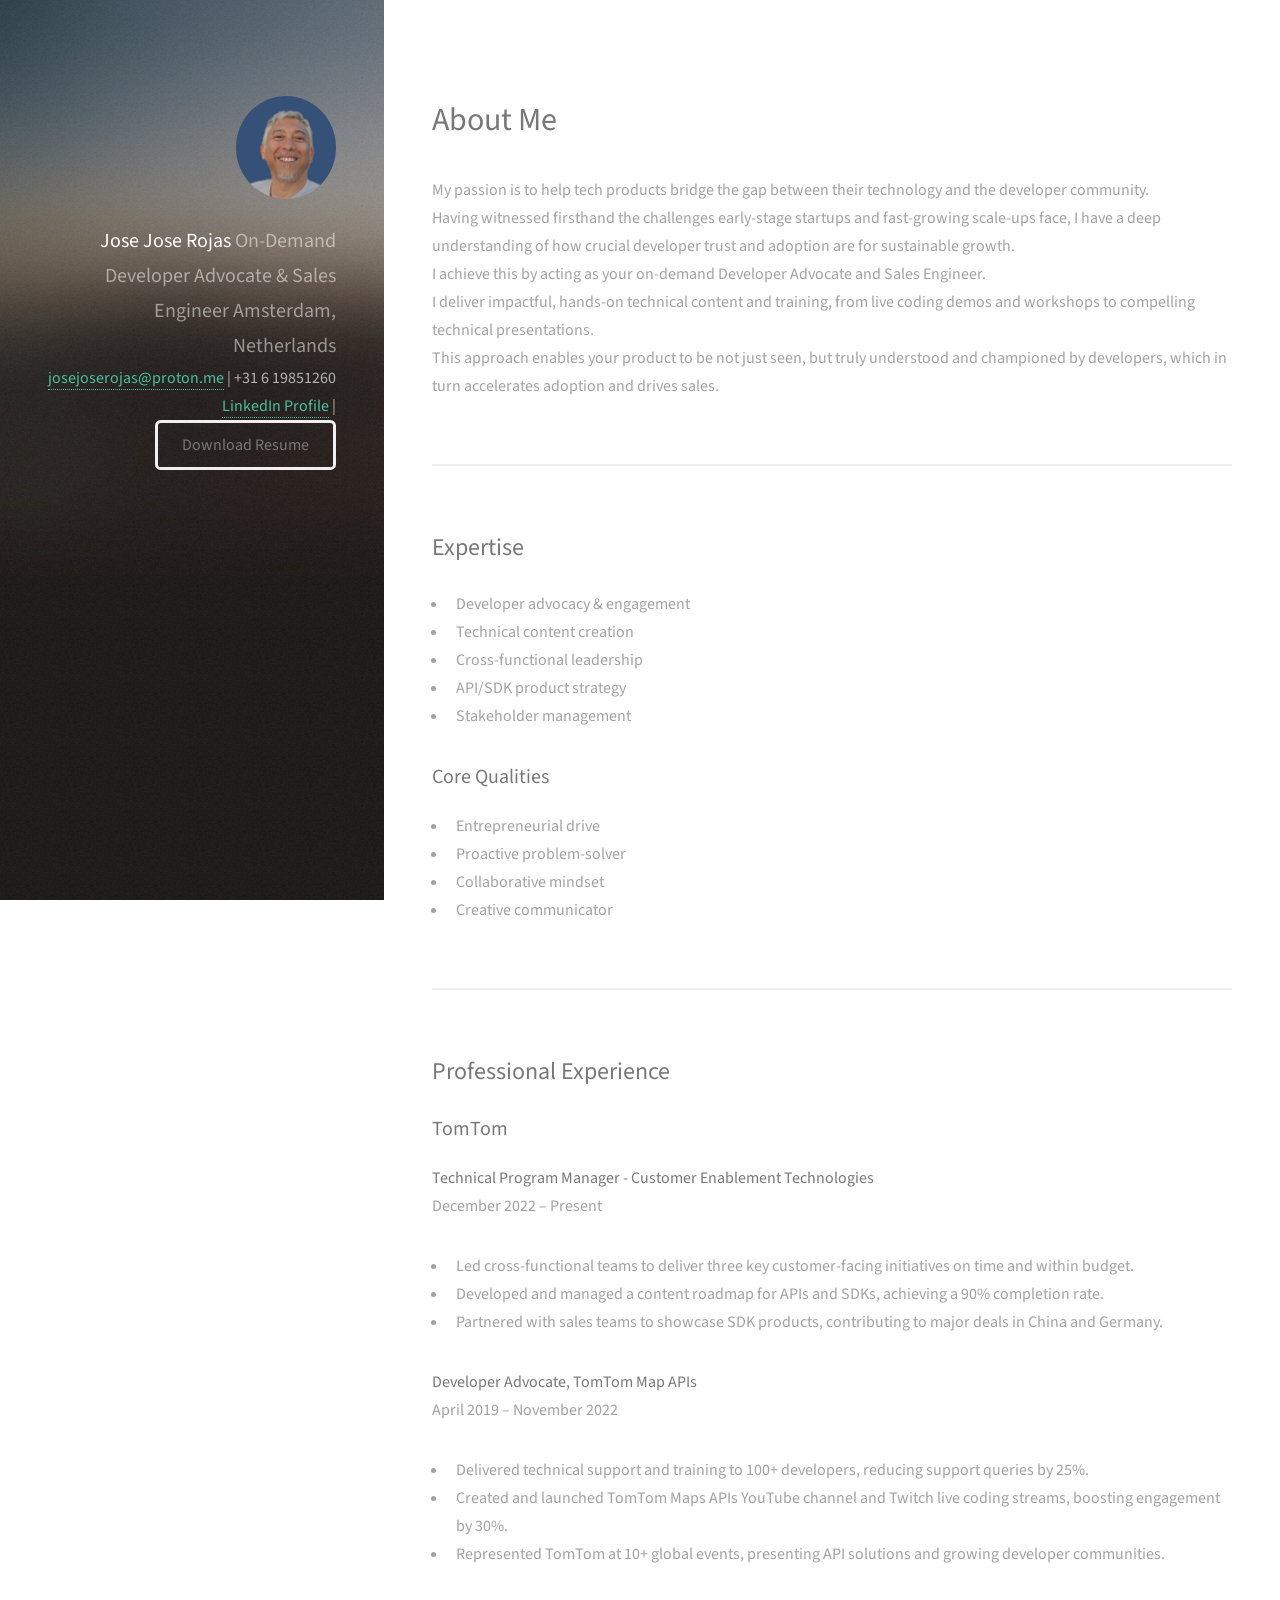
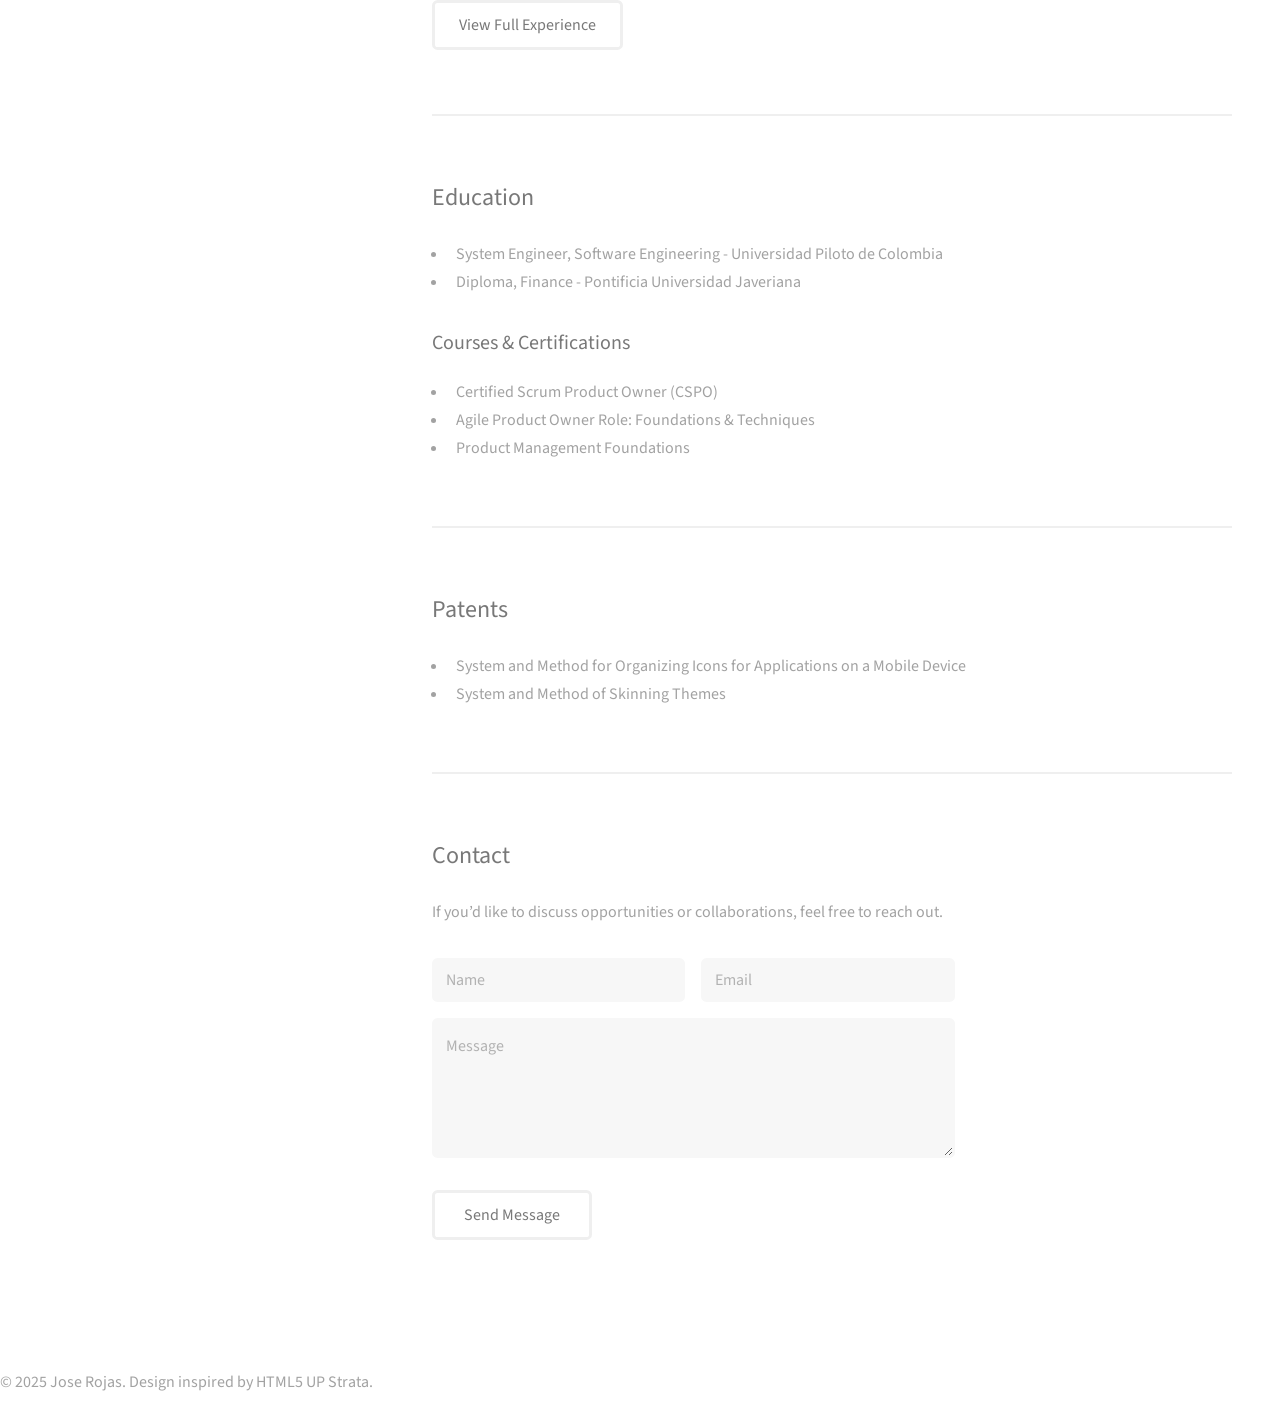
==== index.html @ d82cca0d "adding a form" ====
<!DOCTYPE HTML>
<html>
	<head>
		<title>Jose Jose Rojas - On Demand Developer Advocate</title>
		<meta charset="utf-8" />
		<meta name="viewport" content="width=device-width, initial-scale=1" />
		<link rel="stylesheet" href="assets/css/main.css" />
	</head>
	<body>

		<!-- Header -->
		<header id="header">
			<div class="inner">
				<a href="#" class="image avatar"><img src="images/avatar.jpg" alt="Profile Image" /></a>
				<h1><strong>Jose Jose Rojas</strong><br />
				On-Demand Developer Advocate & Sales Engineer<br />
				Amsterdam, Netherlands</h1>
				<p><a href="mailto:josejoserojas@proton.me">josejoserojas@proton.me</a> | +31 6 19851260<br />
				<a href="https://www.linkedin.com/in/jjrojas/" target="_blank">LinkedIn Profile</a> | <a href="assets/Rojas_Jose_CV.pdf" class="button">Download Resume</a></p>
			</div>
		</header>

		<!-- Main -->
		<div id="main">

			<!-- About Me -->
			<section id="about">
				<header class="major">
					<h2>About Me</h2>
				</header>
				<p>My passion is to help tech products bridge the gap between their technology and the developer community. <br />
          Having witnessed firsthand the challenges early-stage startups and fast-growing scale-ups face, I have a deep understanding of how crucial developer trust and adoption are for sustainable growth. <br />
          I achieve this by acting as your on-demand Developer Advocate and Sales Engineer. <br />
          I deliver impactful, hands-on technical content and training, from live coding demos and workshops to compelling technical presentations. <br />
          This approach enables your product to be not just seen, but truly understood and championed by developers, which in turn accelerates adoption and drives sales.</p>
			</section>

			<!-- Expertise -->
			<section id="expertise">
				<h2>Expertise</h2>
				<ul>
					<li>Developer advocacy & engagement</li>
					<li>Technical content creation</li>
					<li>Cross-functional leadership</li>
					<li>API/SDK product strategy</li>
					<li>Stakeholder management</li>
				</ul>
				<h3>Core Qualities</h3>
				<ul>
					<li>Entrepreneurial drive</li>
					<li>Proactive problem-solver</li>
					<li>Collaborative mindset</li>
					<li>Creative communicator</li>
				</ul>
			</section>

			<!-- Professional Experience -->
			<section id="experience">
				<h2>Professional Experience</h2>
				<div class="row">
					<div class="6u 12u$(xsmall)">
						<h3>TomTom</h3>
						<p><strong>Technical Program Manager - Customer Enablement Technologies</strong><br />
						December 2022 – Present</p>
						<ul>
							<li>Led cross-functional teams to deliver three key customer-facing initiatives on time and within budget.</li>
							<li>Developed and managed a content roadmap for APIs and SDKs, achieving a 90% completion rate.</li>
							<li>Partnered with sales teams to showcase SDK products, contributing to major deals in China and Germany.</li>
						</ul>
					</div>
					<div class="6u$ 12u$(xsmall)">
						<p><strong>Developer Advocate, TomTom Map APIs</strong><br />
						April 2019 – November 2022</p>
						<ul>
							<li>Delivered technical support and training to 100+ developers, reducing support queries by 25%.</li>
							<li>Created and launched TomTom Maps APIs YouTube channel and Twitch live coding streams, boosting engagement by 30%.</li>
							<li>Represented TomTom at 10+ global events, presenting API solutions and growing developer communities.</li>
						</ul>
					</div>
				</div>
				<p><a href="#" class="button">View Full Experience</a></p>
			</section>

			<!-- Education & Certifications -->
			<section id="education">
				<h2>Education</h2>
				<ul>
					<li>System Engineer, Software Engineering - Universidad Piloto de Colombia</li>
					<li>Diploma, Finance - Pontificia Universidad Javeriana</li>
				</ul>
				<h3>Courses & Certifications</h3>
				<ul>
					<li>Certified Scrum Product Owner (CSPO)</li>
					<li>Agile Product Owner Role: Foundations & Techniques</li>
					<li>Product Management Foundations</li>
				</ul>
			</section>

			<!-- Patents -->
			<section id="patents">
				<h2>Patents</h2>
				<ul>
					<li>System and Method for Organizing Icons for Applications on a Mobile Device</li>
					<li>System and Method of Skinning Themes</li>
				</ul>
			</section>

			<!-- Contact -->
			
      <section id="three">
        <h2>Contact</h2>
        <p>If you’d like to discuss opportunities or collaborations, feel free to reach out.</p>
        <div class="row">
          <div class="col-8 col-12-small">
            <form method="post" action="#">
              <div class="row gtr-uniform gtr-50">
                <div class="col-6 col-12-xsmall"><input type="text" name="name" id="name" placeholder="Name" /></div>
                <div class="col-6 col-12-xsmall"><input type="email" name="email" id="email" placeholder="Email" /></div>
                <div class="col-12"><textarea name="message" id="message" placeholder="Message" rows="4"></textarea></div>
              </div>
            </form>
            <ul class="actions">
              <li><input type="submit" value="Send Message" /></li>
            </ul>
          </div>
        </div>
      </section>


		</div>

		<!-- Footer -->
		<footer id="footer">
			<div class="inner">
				<ul class="icons">
					<li><a href="https://www.linkedin.com/in/jjrojas/" class="icon fa-linkedin"><span class="label">LinkedIn</span></a></li>
					<li><a href="mailto:josejoserojas@proton.me" class="icon fa-envelope"><span class="label">Email</span></a></li>
				</ul>
				<p>&copy; 2025 Jose Rojas. Design inspired by HTML5 UP Strata.</p>
			</div>
		</footer>

		<script src="assets/js/jquery.min.js"></script>
		<script src="assets/js/skel.min.js"></script>
		<script src="assets/js/util.js"></script>
		<script src="assets/js/main.js"></script>

	</body>
</html>
---- assets/css/main.css ----
@import url("fontawesome-all.min.css");
@import url("https://fonts.googleapis.com/css?family=Source+Sans+Pro:400,400italic");

/*
	Strata by HTML5 UP
	html5up.net | @ajlkn
	Free for personal and commercial use under the CCA 3.0 license (html5up.net/license)
*/

html, body, div, span, applet, object,
iframe, h1, h2, h3, h4, h5, h6, p, blockquote,
pre, a, abbr, acronym, address, big, cite,
code, del, dfn, em, img, ins, kbd, q, s, samp,
small, strike, strong, sub, sup, tt, var, b,
u, i, center, dl, dt, dd, ol, ul, li, fieldset,
form, label, legend, table, caption, tbody,
tfoot, thead, tr, th, td, article, aside,
canvas, details, embed, figure, figcaption,
footer, header, hgroup, menu, nav, output, ruby,
section, summary, time, mark, audio, video {
	margin: 0;
	padding: 0;
	border: 0;
	font-size: 100%;
	font: inherit;
	vertical-align: baseline;}

article, aside, details, figcaption, figure,
footer, header, hgroup, menu, nav, section {
	display: block;}

body {
	line-height: 1;
}

ol, ul {
	list-style: none;
}

blockquote, q {
	quotes: none;
}

	blockquote:before, blockquote:after, q:before, q:after {
		content: '';
		content: none;
	}

table {
	border-collapse: collapse;
	border-spacing: 0;
}

body {
	-webkit-text-size-adjust: none;
}

mark {
	background-color: transparent;
	color: inherit;
}

input::-moz-focus-inner {
	border: 0;
	padding: 0;
}

input, select, textarea {
	-moz-appearance: none;
	-webkit-appearance: none;
	-ms-appearance: none;
	appearance: none;
}

/* Basic */

	html {
		box-sizing: border-box;
	}

	*, *:before, *:after {
		box-sizing: inherit;
	}

	body {
		background: #fff;
	}

		body.is-preload *, body.is-preload *:before, body.is-preload *:after {
			-moz-animation: none !important;
			-webkit-animation: none !important;
			-ms-animation: none !important;
			animation: none !important;
			-moz-transition: none !important;
			-webkit-transition: none !important;
			-ms-transition: none !important;
			transition: none !important;
		}

	body, input, select, textarea {
		color: #a2a2a2;
		font-family: "Source Sans Pro", Helvetica, sans-serif;
		font-size: 16pt;
		font-weight: 400;
		line-height: 1.75em;
	}

	a {
		-moz-transition: color 0.2s ease-in-out, border-color 0.2s ease-in-out;
		-webkit-transition: color 0.2s ease-in-out, border-color 0.2s ease-in-out;
		-ms-transition: color 0.2s ease-in-out, border-color 0.2s ease-in-out;
		transition: color 0.2s ease-in-out, border-color 0.2s ease-in-out;
		border-bottom: dotted 1px;
		color: #49bf9d;
		text-decoration: none;
	}

		a:hover {
			border-bottom-color: transparent;
			color: #49bf9d !important;
			text-decoration: none;
		}

	strong, b {
		color: #787878;
		font-weight: 400;
	}

	em, i {
		font-style: italic;
	}

	p {
		margin: 0 0 2em 0;
	}

	h1, h2, h3, h4, h5, h6 {
		color: #787878;
		font-weight: 400;
		line-height: 1em;
		margin: 0 0 1em 0;
	}

		h1 a, h2 a, h3 a, h4 a, h5 a, h6 a {
			color: inherit;
			text-decoration: none;
		}

	h1 {
		font-size: 2em;
		line-height: 1.5em;
	}

	h2 {
		font-size: 1.5em;
		line-height: 1.5em;
	}

	h3 {
		font-size: 1.25em;
		line-height: 1.5em;
	}

	h4 {
		font-size: 1.1em;
		line-height: 1.5em;
	}

	h5 {
		font-size: 0.9em;
		line-height: 1.5em;
	}

	h6 {
		font-size: 0.7em;
		line-height: 1.5em;
	}

	sub {
		font-size: 0.8em;
		position: relative;
		top: 0.5em;
	}

	sup {
		font-size: 0.8em;
		position: relative;
		top: -0.5em;
	}

	hr {
		border: 0;
		border-bottom: solid 2px #efefef;
		margin: 2em 0;
	}

		hr.major {
			margin: 3em 0;
		}

	blockquote {
		border-left: solid 6px #efefef;
		font-style: italic;
		margin: 0 0 2em 0;
		padding: 0.5em 0 0.5em 1.5em;
	}

	code {
		background: #f7f7f7;
		border-radius: 0.35em;
		border: solid 2px #efefef;
		font-family: "Courier New", monospace;
		font-size: 0.9em;
		margin: 0 0.25em;
		padding: 0.25em 0.65em;
	}

	pre {
		-webkit-overflow-scrolling: touch;
		font-family: "Courier New", monospace;
		font-size: 0.9em;
		margin: 0 0 2em 0;
	}

		pre code {
			display: block;
			line-height: 1.75em;
			padding: 1em 1.5em;
			overflow-x: auto;
		}

	.align-left {
		text-align: left;
	}

	.align-center {
		text-align: center;
	}

	.align-right {
		text-align: right;
	}

/* Container */

	.container {
		margin: 0 auto;
		max-width: calc(100% - 4em);
		width: 100%;
	}

		.container.xsmall {
			width: 25%;
		}

		.container.small {
			width: 50%;
		}

		.container.medium {
			width: 75%;
		}

		.container.large {
			width: 125%;
		}

		.container.xlarge {
			width: 150%;
		}

		.container.max {
			width: 100%;
		}

		@media screen and (max-width: 980px) {

			.container {
				width: 100% !important;
				max-width: 100% !important;
			}

		}

		@media screen and (max-width: 480px) {

			.container {
				max-width: calc(100% - 3em);
			}

		}

/* Row */

	.row {
		display: flex;
		flex-wrap: wrap;
		box-sizing: border-box;
		align-items: stretch;
	}

		.row > * {
			box-sizing: border-box;
		}

		.row.gtr-uniform > * > :last-child {
			margin-bottom: 0;
		}

		.row.aln-left {
			justify-content: flex-start;
		}

		.row.aln-center {
			justify-content: center;
		}

		.row.aln-right {
			justify-content: flex-end;
		}

		.row.aln-top {
			align-items: flex-start;
		}

		.row.aln-middle {
			align-items: center;
		}

		.row.aln-bottom {
			align-items: flex-end;
		}

		.row > .imp {
			order: -1;
		}

		.row > .col-1 {
			width: 8.33333%;
		}

		.row > .off-1 {
			margin-left: 8.33333%;
		}

		.row > .col-2 {
			width: 16.66667%;
		}

		.row > .off-2 {
			margin-left: 16.66667%;
		}

		.row > .col-3 {
			width: 25%;
		}

		.row > .off-3 {
			margin-left: 25%;
		}

		.row > .col-4 {
			width: 33.33333%;
		}

		.row > .off-4 {
			margin-left: 33.33333%;
		}

		.row > .col-5 {
			width: 41.66667%;
		}

		.row > .off-5 {
			margin-left: 41.66667%;
		}

		.row > .col-6 {
			width: 50%;
		}

		.row > .off-6 {
			margin-left: 50%;
		}

		.row > .col-7 {
			width: 58.33333%;
		}

		.row > .off-7 {
			margin-left: 58.33333%;
		}

		.row > .col-8 {
			width: 66.66667%;
		}

		.row > .off-8 {
			margin-left: 66.66667%;
		}

		.row > .col-9 {
			width: 75%;
		}

		.row > .off-9 {
			margin-left: 75%;
		}

		.row > .col-10 {
			width: 83.33333%;
		}

		.row > .off-10 {
			margin-left: 83.33333%;
		}

		.row > .col-11 {
			width: 91.66667%;
		}

		.row > .off-11 {
			margin-left: 91.66667%;
		}

		.row > .col-12 {
			width: 100%;
		}

		.row > .off-12 {
			margin-left: 100%;
		}

		.row.gtr-0 {
			margin-top: 0;
			margin-left: 0em;
		}

			.row.gtr-0 > * {
				padding: 0 0 0 0em;
			}

			.row.gtr-0.gtr-uniform {
				margin-top: 0em;
			}

				.row.gtr-0.gtr-uniform > * {
					padding-top: 0em;
				}

		.row.gtr-25 {
			margin-top: 0;
			margin-left: -0.625em;
		}

			.row.gtr-25 > * {
				padding: 0 0 0 0.625em;
			}

			.row.gtr-25.gtr-uniform {
				margin-top: -0.625em;
			}

				.row.gtr-25.gtr-uniform > * {
					padding-top: 0.625em;
				}

		.row.gtr-50 {
			margin-top: 0;
			margin-left: -1.25em;
		}

			.row.gtr-50 > * {
				padding: 0 0 0 1.25em;
			}

			.row.gtr-50.gtr-uniform {
				margin-top: -1.25em;
			}

				.row.gtr-50.gtr-uniform > * {
					padding-top: 1.25em;
				}

		.row {
			margin-top: 0;
			margin-left: -2.5em;
		}

			.row > * {
				padding: 0 0 0 2.5em;
			}

			.row.gtr-uniform {
				margin-top: -2.5em;
			}

				.row.gtr-uniform > * {
					padding-top: 2.5em;
				}

		.row.gtr-150 {
			margin-top: 0;
			margin-left: -3.75em;
		}

			.row.gtr-150 > * {
				padding: 0 0 0 3.75em;
			}

			.row.gtr-150.gtr-uniform {
				margin-top: -3.75em;
			}

				.row.gtr-150.gtr-uniform > * {
					padding-top: 3.75em;
				}

		.row.gtr-200 {
			margin-top: 0;
			margin-left: -5em;
		}

			.row.gtr-200 > * {
				padding: 0 0 0 5em;
			}

			.row.gtr-200.gtr-uniform {
				margin-top: -5em;
			}

				.row.gtr-200.gtr-uniform > * {
					padding-top: 5em;
				}

		@media screen and (max-width: 1800px) {

			.row {
				display: flex;
				flex-wrap: wrap;
				box-sizing: border-box;
				align-items: stretch;
			}

				.row > * {
					box-sizing: border-box;
				}

				.row.gtr-uniform > * > :last-child {
					margin-bottom: 0;
				}

				.row.aln-left {
					justify-content: flex-start;
				}

				.row.aln-center {
					justify-content: center;
				}

				.row.aln-right {
					justify-content: flex-end;
				}

				.row.aln-top {
					align-items: flex-start;
				}

				.row.aln-middle {
					align-items: center;
				}

				.row.aln-bottom {
					align-items: flex-end;
				}

				.row > .imp-xlarge {
					order: -1;
				}

				.row > .col-1-xlarge {
					width: 8.33333%;
				}

				.row > .off-1-xlarge {
					margin-left: 8.33333%;
				}

				.row > .col-2-xlarge {
					width: 16.66667%;
				}

				.row > .off-2-xlarge {
					margin-left: 16.66667%;
				}

				.row > .col-3-xlarge {
					width: 25%;
				}

				.row > .off-3-xlarge {
					margin-left: 25%;
				}

				.row > .col-4-xlarge {
					width: 33.33333%;
				}

				.row > .off-4-xlarge {
					margin-left: 33.33333%;
				}

				.row > .col-5-xlarge {
					width: 41.66667%;
				}

				.row > .off-5-xlarge {
					margin-left: 41.66667%;
				}

				.row > .col-6-xlarge {
					width: 50%;
				}

				.row > .off-6-xlarge {
					margin-left: 50%;
				}

				.row > .col-7-xlarge {
					width: 58.33333%;
				}

				.row > .off-7-xlarge {
					margin-left: 58.33333%;
				}

				.row > .col-8-xlarge {
					width: 66.66667%;
				}

				.row > .off-8-xlarge {
					margin-left: 66.66667%;
				}

				.row > .col-9-xlarge {
					width: 75%;
				}

				.row > .off-9-xlarge {
					margin-left: 75%;
				}

				.row > .col-10-xlarge {
					width: 83.33333%;
				}

				.row > .off-10-xlarge {
					margin-left: 83.33333%;
				}

				.row > .col-11-xlarge {
					width: 91.66667%;
				}

				.row > .off-11-xlarge {
					margin-left: 91.66667%;
				}

				.row > .col-12-xlarge {
					width: 100%;
				}

				.row > .off-12-xlarge {
					margin-left: 100%;
				}

				.row.gtr-0 {
					margin-top: 0;
					margin-left: 0em;
				}

					.row.gtr-0 > * {
						padding: 0 0 0 0em;
					}

					.row.gtr-0.gtr-uniform {
						margin-top: 0em;
					}

						.row.gtr-0.gtr-uniform > * {
							padding-top: 0em;
						}

				.row.gtr-25 {
					margin-top: 0;
					margin-left: -0.625em;
				}

					.row.gtr-25 > * {
						padding: 0 0 0 0.625em;
					}

					.row.gtr-25.gtr-uniform {
						margin-top: -0.625em;
					}

						.row.gtr-25.gtr-uniform > * {
							padding-top: 0.625em;
						}

				.row.gtr-50 {
					margin-top: 0;
					margin-left: -1.25em;
				}

					.row.gtr-50 > * {
						padding: 0 0 0 1.25em;
					}

					.row.gtr-50.gtr-uniform {
						margin-top: -1.25em;
					}

						.row.gtr-50.gtr-uniform > * {
							padding-top: 1.25em;
						}

				.row {
					margin-top: 0;
					margin-left: -2.5em;
				}

					.row > * {
						padding: 0 0 0 2.5em;
					}

					.row.gtr-uniform {
						margin-top: -2.5em;
					}

						.row.gtr-uniform > * {
							padding-top: 2.5em;
						}

				.row.gtr-150 {
					margin-top: 0;
					margin-left: -3.75em;
				}

					.row.gtr-150 > * {
						padding: 0 0 0 3.75em;
					}

					.row.gtr-150.gtr-uniform {
						margin-top: -3.75em;
					}

						.row.gtr-150.gtr-uniform > * {
							padding-top: 3.75em;
						}

				.row.gtr-200 {
					margin-top: 0;
					margin-left: -5em;
				}

					.row.gtr-200 > * {
						padding: 0 0 0 5em;
					}

					.row.gtr-200.gtr-uniform {
						margin-top: -5em;
					}

						.row.gtr-200.gtr-uniform > * {
							padding-top: 5em;
						}

		}

		@media screen and (max-width: 1280px) {

			.row {
				display: flex;
				flex-wrap: wrap;
				box-sizing: border-box;
				align-items: stretch;
			}

				.row > * {
					box-sizing: border-box;
				}

				.row.gtr-uniform > * > :last-child {
					margin-bottom: 0;
				}

				.row.aln-left {
					justify-content: flex-start;
				}

				.row.aln-center {
					justify-content: center;
				}

				.row.aln-right {
					justify-content: flex-end;
				}

				.row.aln-top {
					align-items: flex-start;
				}

				.row.aln-middle {
					align-items: center;
				}

				.row.aln-bottom {
					align-items: flex-end;
				}

				.row > .imp-large {
					order: -1;
				}

				.row > .col-1-large {
					width: 8.33333%;
				}

				.row > .off-1-large {
					margin-left: 8.33333%;
				}

				.row > .col-2-large {
					width: 16.66667%;
				}

				.row > .off-2-large {
					margin-left: 16.66667%;
				}

				.row > .col-3-large {
					width: 25%;
				}

				.row > .off-3-large {
					margin-left: 25%;
				}

				.row > .col-4-large {
					width: 33.33333%;
				}

				.row > .off-4-large {
					margin-left: 33.33333%;
				}

				.row > .col-5-large {
					width: 41.66667%;
				}

				.row > .off-5-large {
					margin-left: 41.66667%;
				}

				.row > .col-6-large {
					width: 50%;
				}

				.row > .off-6-large {
					margin-left: 50%;
				}

				.row > .col-7-large {
					width: 58.33333%;
				}

				.row > .off-7-large {
					margin-left: 58.33333%;
				}

				.row > .col-8-large {
					width: 66.66667%;
				}

				.row > .off-8-large {
					margin-left: 66.66667%;
				}

				.row > .col-9-large {
					width: 75%;
				}

				.row > .off-9-large {
					margin-left: 75%;
				}

				.row > .col-10-large {
					width: 83.33333%;
				}

				.row > .off-10-large {
					margin-left: 83.33333%;
				}

				.row > .col-11-large {
					width: 91.66667%;
				}

				.row > .off-11-large {
					margin-left: 91.66667%;
				}

				.row > .col-12-large {
					width: 100%;
				}

				.row > .off-12-large {
					margin-left: 100%;
				}

				.row.gtr-0 {
					margin-top: 0;
					margin-left: 0em;
				}

					.row.gtr-0 > * {
						padding: 0 0 0 0em;
					}

					.row.gtr-0.gtr-uniform {
						margin-top: 0em;
					}

						.row.gtr-0.gtr-uniform > * {
							padding-top: 0em;
						}

				.row.gtr-25 {
					margin-top: 0;
					margin-left: -0.5em;
				}

					.row.gtr-25 > * {
						padding: 0 0 0 0.5em;
					}

					.row.gtr-25.gtr-uniform {
						margin-top: -0.5em;
					}

						.row.gtr-25.gtr-uniform > * {
							padding-top: 0.5em;
						}

				.row.gtr-50 {
					margin-top: 0;
					margin-left: -1em;
				}

					.row.gtr-50 > * {
						padding: 0 0 0 1em;
					}

					.row.gtr-50.gtr-uniform {
						margin-top: -1em;
					}

						.row.gtr-50.gtr-uniform > * {
							padding-top: 1em;
						}

				.row {
					margin-top: 0;
					margin-left: -2em;
				}

					.row > * {
						padding: 0 0 0 2em;
					}

					.row.gtr-uniform {
						margin-top: -2em;
					}

						.row.gtr-uniform > * {
							padding-top: 2em;
						}

				.row.gtr-150 {
					margin-top: 0;
					margin-left: -3em;
				}

					.row.gtr-150 > * {
						padding: 0 0 0 3em;
					}

					.row.gtr-150.gtr-uniform {
						margin-top: -3em;
					}

						.row.gtr-150.gtr-uniform > * {
							padding-top: 3em;
						}

				.row.gtr-200 {
					margin-top: 0;
					margin-left: -4em;
				}

					.row.gtr-200 > * {
						padding: 0 0 0 4em;
					}

					.row.gtr-200.gtr-uniform {
						margin-top: -4em;
					}

						.row.gtr-200.gtr-uniform > * {
							padding-top: 4em;
						}

		}

		@media screen and (max-width: 980px) {

			.row {
				display: flex;
				flex-wrap: wrap;
				box-sizing: border-box;
				align-items: stretch;
			}

				.row > * {
					box-sizing: border-box;
				}

				.row.gtr-uniform > * > :last-child {
					margin-bottom: 0;
				}

				.row.aln-left {
					justify-content: flex-start;
				}

				.row.aln-center {
					justify-content: center;
				}

				.row.aln-right {
					justify-content: flex-end;
				}

				.row.aln-top {
					align-items: flex-start;
				}

				.row.aln-middle {
					align-items: center;
				}

				.row.aln-bottom {
					align-items: flex-end;
				}

				.row > .imp-medium {
					order: -1;
				}

				.row > .col-1-medium {
					width: 8.33333%;
				}

				.row > .off-1-medium {
					margin-left: 8.33333%;
				}

				.row > .col-2-medium {
					width: 16.66667%;
				}

				.row > .off-2-medium {
					margin-left: 16.66667%;
				}

				.row > .col-3-medium {
					width: 25%;
				}

				.row > .off-3-medium {
					margin-left: 25%;
				}

				.row > .col-4-medium {
					width: 33.33333%;
				}

				.row > .off-4-medium {
					margin-left: 33.33333%;
				}

				.row > .col-5-medium {
					width: 41.66667%;
				}

				.row > .off-5-medium {
					margin-left: 41.66667%;
				}

				.row > .col-6-medium {
					width: 50%;
				}

				.row > .off-6-medium {
					margin-left: 50%;
				}

				.row > .col-7-medium {
					width: 58.33333%;
				}

				.row > .off-7-medium {
					margin-left: 58.33333%;
				}

				.row > .col-8-medium {
					width: 66.66667%;
				}

				.row > .off-8-medium {
					margin-left: 66.66667%;
				}

				.row > .col-9-medium {
					width: 75%;
				}

				.row > .off-9-medium {
					margin-left: 75%;
				}

				.row > .col-10-medium {
					width: 83.33333%;
				}

				.row > .off-10-medium {
					margin-left: 83.33333%;
				}

				.row > .col-11-medium {
					width: 91.66667%;
				}

				.row > .off-11-medium {
					margin-left: 91.66667%;
				}

				.row > .col-12-medium {
					width: 100%;
				}

				.row > .off-12-medium {
					margin-left: 100%;
				}

				.row.gtr-0 {
					margin-top: 0;
					margin-left: 0em;
				}

					.row.gtr-0 > * {
						padding: 0 0 0 0em;
					}

					.row.gtr-0.gtr-uniform {
						margin-top: 0em;
					}

						.row.gtr-0.gtr-uniform > * {
							padding-top: 0em;
						}

				.row.gtr-25 {
					margin-top: 0;
					margin-left: -0.5em;
				}

					.row.gtr-25 > * {
						padding: 0 0 0 0.5em;
					}

					.row.gtr-25.gtr-uniform {
						margin-top: -0.5em;
					}

						.row.gtr-25.gtr-uniform > * {
							padding-top: 0.5em;
						}

				.row.gtr-50 {
					margin-top: 0;
					margin-left: -1em;
				}

					.row.gtr-50 > * {
						padding: 0 0 0 1em;
					}

					.row.gtr-50.gtr-uniform {
						margin-top: -1em;
					}

						.row.gtr-50.gtr-uniform > * {
							padding-top: 1em;
						}

				.row {
					margin-top: 0;
					margin-left: -2em;
				}

					.row > * {
						padding: 0 0 0 2em;
					}

					.row.gtr-uniform {
						margin-top: -2em;
					}

						.row.gtr-uniform > * {
							padding-top: 2em;
						}

				.row.gtr-150 {
					margin-top: 0;
					margin-left: -3em;
				}

					.row.gtr-150 > * {
						padding: 0 0 0 3em;
					}

					.row.gtr-150.gtr-uniform {
						margin-top: -3em;
					}

						.row.gtr-150.gtr-uniform > * {
							padding-top: 3em;
						}

				.row.gtr-200 {
					margin-top: 0;
					margin-left: -4em;
				}

					.row.gtr-200 > * {
						padding: 0 0 0 4em;
					}

					.row.gtr-200.gtr-uniform {
						margin-top: -4em;
					}

						.row.gtr-200.gtr-uniform > * {
							padding-top: 4em;
						}

		}

		@media screen and (max-width: 736px) {

			.row {
				display: flex;
				flex-wrap: wrap;
				box-sizing: border-box;
				align-items: stretch;
			}

				.row > * {
					box-sizing: border-box;
				}

				.row.gtr-uniform > * > :last-child {
					margin-bottom: 0;
				}

				.row.aln-left {
					justify-content: flex-start;
				}

				.row.aln-center {
					justify-content: center;
				}

				.row.aln-right {
					justify-content: flex-end;
				}

				.row.aln-top {
					align-items: flex-start;
				}

				.row.aln-middle {
					align-items: center;
				}

				.row.aln-bottom {
					align-items: flex-end;
				}

				.row > .imp-small {
					order: -1;
				}

				.row > .col-1-small {
					width: 8.33333%;
				}

				.row > .off-1-small {
					margin-left: 8.33333%;
				}

				.row > .col-2-small {
					width: 16.66667%;
				}

				.row > .off-2-small {
					margin-left: 16.66667%;
				}

				.row > .col-3-small {
					width: 25%;
				}

				.row > .off-3-small {
					margin-left: 25%;
				}

				.row > .col-4-small {
					width: 33.33333%;
				}

				.row > .off-4-small {
					margin-left: 33.33333%;
				}

				.row > .col-5-small {
					width: 41.66667%;
				}

				.row > .off-5-small {
					margin-left: 41.66667%;
				}

				.row > .col-6-small {
					width: 50%;
				}

				.row > .off-6-small {
					margin-left: 50%;
				}

				.row > .col-7-small {
					width: 58.33333%;
				}

				.row > .off-7-small {
					margin-left: 58.33333%;
				}

				.row > .col-8-small {
					width: 66.66667%;
				}

				.row > .off-8-small {
					margin-left: 66.66667%;
				}

				.row > .col-9-small {
					width: 75%;
				}

				.row > .off-9-small {
					margin-left: 75%;
				}

				.row > .col-10-small {
					width: 83.33333%;
				}

				.row > .off-10-small {
					margin-left: 83.33333%;
				}

				.row > .col-11-small {
					width: 91.66667%;
				}

				.row > .off-11-small {
					margin-left: 91.66667%;
				}

				.row > .col-12-small {
					width: 100%;
				}

				.row > .off-12-small {
					margin-left: 100%;
				}

				.row.gtr-0 {
					margin-top: 0;
					margin-left: 0em;
				}

					.row.gtr-0 > * {
						padding: 0 0 0 0em;
					}

					.row.gtr-0.gtr-uniform {
						margin-top: 0em;
					}

						.row.gtr-0.gtr-uniform > * {
							padding-top: 0em;
						}

				.row.gtr-25 {
					margin-top: 0;
					margin-left: -0.375em;
				}

					.row.gtr-25 > * {
						padding: 0 0 0 0.375em;
					}

					.row.gtr-25.gtr-uniform {
						margin-top: -0.375em;
					}

						.row.gtr-25.gtr-uniform > * {
							padding-top: 0.375em;
						}

				.row.gtr-50 {
					margin-top: 0;
					margin-left: -0.75em;
				}

					.row.gtr-50 > * {
						padding: 0 0 0 0.75em;
					}

					.row.gtr-50.gtr-uniform {
						margin-top: -0.75em;
					}

						.row.gtr-50.gtr-uniform > * {
							padding-top: 0.75em;
						}

				.row {
					margin-top: 0;
					margin-left: -1.5em;
				}

					.row > * {
						padding: 0 0 0 1.5em;
					}

					.row.gtr-uniform {
						margin-top: -1.5em;
					}

						.row.gtr-uniform > * {
							padding-top: 1.5em;
						}

				.row.gtr-150 {
					margin-top: 0;
					margin-left: -2.25em;
				}

					.row.gtr-150 > * {
						padding: 0 0 0 2.25em;
					}

					.row.gtr-150.gtr-uniform {
						margin-top: -2.25em;
					}

						.row.gtr-150.gtr-uniform > * {
							padding-top: 2.25em;
						}

				.row.gtr-200 {
					margin-top: 0;
					margin-left: -3em;
				}

					.row.gtr-200 > * {
						padding: 0 0 0 3em;
					}

					.row.gtr-200.gtr-uniform {
						margin-top: -3em;
					}

						.row.gtr-200.gtr-uniform > * {
							padding-top: 3em;
						}

		}

		@media screen and (max-width: 480px) {

			.row {
				display: flex;
				flex-wrap: wrap;
				box-sizing: border-box;
				align-items: stretch;
			}

				.row > * {
					box-sizing: border-box;
				}

				.row.gtr-uniform > * > :last-child {
					margin-bottom: 0;
				}

				.row.aln-left {
					justify-content: flex-start;
				}

				.row.aln-center {
					justify-content: center;
				}

				.row.aln-right {
					justify-content: flex-end;
				}

				.row.aln-top {
					align-items: flex-start;
				}

				.row.aln-middle {
					align-items: center;
				}

				.row.aln-bottom {
					align-items: flex-end;
				}

				.row > .imp-xsmall {
					order: -1;
				}

				.row > .col-1-xsmall {
					width: 8.33333%;
				}

				.row > .off-1-xsmall {
					margin-left: 8.33333%;
				}

				.row > .col-2-xsmall {
					width: 16.66667%;
				}

				.row > .off-2-xsmall {
					margin-left: 16.66667%;
				}

				.row > .col-3-xsmall {
					width: 25%;
				}

				.row > .off-3-xsmall {
					margin-left: 25%;
				}

				.row > .col-4-xsmall {
					width: 33.33333%;
				}

				.row > .off-4-xsmall {
					margin-left: 33.33333%;
				}

				.row > .col-5-xsmall {
					width: 41.66667%;
				}

				.row > .off-5-xsmall {
					margin-left: 41.66667%;
				}

				.row > .col-6-xsmall {
					width: 50%;
				}

				.row > .off-6-xsmall {
					margin-left: 50%;
				}

				.row > .col-7-xsmall {
					width: 58.33333%;
				}

				.row > .off-7-xsmall {
					margin-left: 58.33333%;
				}

				.row > .col-8-xsmall {
					width: 66.66667%;
				}

				.row > .off-8-xsmall {
					margin-left: 66.66667%;
				}

				.row > .col-9-xsmall {
					width: 75%;
				}

				.row > .off-9-xsmall {
					margin-left: 75%;
				}

				.row > .col-10-xsmall {
					width: 83.33333%;
				}

				.row > .off-10-xsmall {
					margin-left: 83.33333%;
				}

				.row > .col-11-xsmall {
					width: 91.66667%;
				}

				.row > .off-11-xsmall {
					margin-left: 91.66667%;
				}

				.row > .col-12-xsmall {
					width: 100%;
				}

				.row > .off-12-xsmall {
					margin-left: 100%;
				}

				.row.gtr-0 {
					margin-top: 0;
					margin-left: 0em;
				}

					.row.gtr-0 > * {
						padding: 0 0 0 0em;
					}

					.row.gtr-0.gtr-uniform {
						margin-top: 0em;
					}

						.row.gtr-0.gtr-uniform > * {
							padding-top: 0em;
						}

				.row.gtr-25 {
					margin-top: 0;
					margin-left: -0.375em;
				}

					.row.gtr-25 > * {
						padding: 0 0 0 0.375em;
					}

					.row.gtr-25.gtr-uniform {
						margin-top: -0.375em;
					}

						.row.gtr-25.gtr-uniform > * {
							padding-top: 0.375em;
						}

				.row.gtr-50 {
					margin-top: 0;
					margin-left: -0.75em;
				}

					.row.gtr-50 > * {
						padding: 0 0 0 0.75em;
					}

					.row.gtr-50.gtr-uniform {
						margin-top: -0.75em;
					}

						.row.gtr-50.gtr-uniform > * {
							padding-top: 0.75em;
						}

				.row {
					margin-top: 0;
					margin-left: -1.5em;
				}

					.row > * {
						padding: 0 0 0 1.5em;
					}

					.row.gtr-uniform {
						margin-top: -1.5em;
					}

						.row.gtr-uniform > * {
							padding-top: 1.5em;
						}

				.row.gtr-150 {
					margin-top: 0;
					margin-left: -2.25em;
				}

					.row.gtr-150 > * {
						padding: 0 0 0 2.25em;
					}

					.row.gtr-150.gtr-uniform {
						margin-top: -2.25em;
					}

						.row.gtr-150.gtr-uniform > * {
							padding-top: 2.25em;
						}

				.row.gtr-200 {
					margin-top: 0;
					margin-left: -3em;
				}

					.row.gtr-200 > * {
						padding: 0 0 0 3em;
					}

					.row.gtr-200.gtr-uniform {
						margin-top: -3em;
					}

						.row.gtr-200.gtr-uniform > * {
							padding-top: 3em;
						}

		}

/* Section/Article */

	section.special, article.special {
		text-align: center;
	}

	header p {
		color: #b2b2b2;
		position: relative;
		margin: 0 0 1.5em 0;
	}

	header h2 + p {
		font-size: 1.25em;
		margin-top: -1em;
		line-height: 1.5em;
	}

	header h3 + p {
		font-size: 1.1em;
		margin-top: -0.8em;
		line-height: 1.5em;
	}

	header h4 + p,
	header h5 + p,
	header h6 + p {
		font-size: 0.9em;
		margin-top: -0.6em;
		line-height: 1.5em;
	}

	header.major h2 {
		font-size: 2em;
	}

/* Form */

	form {
		margin: 0 0 2em 0;
	}

	label {
		color: #787878;
		display: block;
		font-size: 0.9em;
		font-weight: 400;
		margin: 0 0 1em 0;
	}

	input[type="text"],
	input[type="password"],
	input[type="email"],
	select,
	textarea {
		-moz-appearance: none;
		-webkit-appearance: none;
		-ms-appearance: none;
		appearance: none;
		background: #f7f7f7;
		border-radius: 0.35em;
		border: solid 2px transparent;
		color: inherit;
		display: block;
		outline: 0;
		padding: 0 0.75em;
		text-decoration: none;
		width: 100%;
	}

		input[type="text"]:invalid,
		input[type="password"]:invalid,
		input[type="email"]:invalid,
		select:invalid,
		textarea:invalid {
			box-shadow: none;
		}

		input[type="text"]:focus,
		input[type="password"]:focus,
		input[type="email"]:focus,
		select:focus,
		textarea:focus {
			border-color: #49bf9d;
		}

	select {
		background-image: url("data:image/svg+xml;charset=utf8,%3Csvg xmlns='http://www.w3.org/2000/svg' width='40' height='40' preserveAspectRatio='none' viewBox='0 0 40 40'%3E%3Cpath d='M9.4,12.3l10.4,10.4l10.4-10.4c0.2-0.2,0.5-0.4,0.9-0.4c0.3,0,0.6,0.1,0.9,0.4l3.3,3.3c0.2,0.2,0.4,0.5,0.4,0.9 c0,0.4-0.1,0.6-0.4,0.9L20.7,31.9c-0.2,0.2-0.5,0.4-0.9,0.4c-0.3,0-0.6-0.1-0.9-0.4L4.3,17.3c-0.2-0.2-0.4-0.5-0.4-0.9 c0-0.4,0.1-0.6,0.4-0.9l3.3-3.3c0.2-0.2,0.5-0.4,0.9-0.4S9.1,12.1,9.4,12.3z' fill='%23dfdfdf' /%3E%3C/svg%3E");
		background-size: 1.25rem;
		background-repeat: no-repeat;
		background-position: calc(100% - 1rem) center;
		height: 2.75em;
		padding-right: 2.75em;
		text-overflow: ellipsis;
	}

		select option {
			color: #787878;
			background: #fff;
		}

		select:focus::-ms-value {
			background-color: transparent;
		}

		select::-ms-expand {
			display: none;
		}

	input[type="text"],
	input[type="password"],
	input[type="email"],
	select {
		height: 2.75em;
	}

	textarea {
		padding: 0.75em;
	}

	input[type="checkbox"],
	input[type="radio"] {
		-moz-appearance: none;
		-webkit-appearance: none;
		-ms-appearance: none;
		appearance: none;
		display: block;
		float: left;
		margin-right: -2em;
		opacity: 0;
		width: 1em;
		z-index: -1;
	}

		input[type="checkbox"] + label,
		input[type="radio"] + label {
			text-decoration: none;
			color: #a2a2a2;
			cursor: pointer;
			display: inline-block;
			font-size: 1em;
			font-weight: 400;
			padding-left: 2.4em;
			padding-right: 0.75em;
			position: relative;
		}

			input[type="checkbox"] + label:before,
			input[type="radio"] + label:before {
				-moz-osx-font-smoothing: grayscale;
				-webkit-font-smoothing: antialiased;
				display: inline-block;
				font-style: normal;
				font-variant: normal;
				text-rendering: auto;
				line-height: 1;
				text-transform: none !important;
				font-family: 'Font Awesome 5 Free';
				font-weight: 900;
			}

			input[type="checkbox"] + label:before,
			input[type="radio"] + label:before {
				background: #f7f7f7;
				border-radius: 0.35em;
				border: solid 2px transparent;
				content: '';
				display: inline-block;
				font-size: 0.8em;
				height: 2.0625em;
				left: 0;
				line-height: 1.85625em;
				position: absolute;
				text-align: center;
				top: 0;
				width: 2.0625em;
			}

		input[type="checkbox"]:checked + label:before,
		input[type="radio"]:checked + label:before {
			background: #787878;
			border-color: #787878;
			color: #fff;
			content: '\f00c';
		}

		input[type="checkbox"]:focus + label:before,
		input[type="radio"]:focus + label:before {
			border-color: #49bf9d;
		}

	input[type="checkbox"] + label:before {
		border-radius: 0.35em;
	}

	input[type="radio"] + label:before {
		border-radius: 100%;
	}

	::-webkit-input-placeholder {
		color: #b2b2b2 !important;
		opacity: 1.0;
	}

	:-moz-placeholder {
		color: #b2b2b2 !important;
		opacity: 1.0;
	}

	::-moz-placeholder {
		color: #b2b2b2 !important;
		opacity: 1.0;
	}

	:-ms-input-placeholder {
		color: #b2b2b2 !important;
		opacity: 1.0;
	}

/* Box */

	.box {
		border-radius: 0.35em;
		border: solid 2px #efefef;
		margin-bottom: 2em;
		padding: 1.5em;
	}

		.box > :last-child,
		.box > :last-child > :last-child,
		.box > :last-child > :last-child > :last-child {
			margin-bottom: 0;
		}

		.box.alt {
			border: 0;
			border-radius: 0;
			padding: 0;
		}

/* Icon */

	.icon {
		text-decoration: none;
		border-bottom: none;
		position: relative;
	}

		.icon:before {
			-moz-osx-font-smoothing: grayscale;
			-webkit-font-smoothing: antialiased;
			display: inline-block;
			font-style: normal;
			font-variant: normal;
			text-rendering: auto;
			line-height: 1;
			text-transform: none !important;
			font-family: 'Font Awesome 5 Free';
			font-weight: 400;
		}

		.icon > .label {
			display: none;
		}

		.icon:before {
			line-height: inherit;
		}

		.icon.solid:before {
			font-weight: 900;
		}

		.icon.brands:before {
			font-family: 'Font Awesome 5 Brands';
		}

/* Image */

	.image {
		border-radius: 0.35em;
		border: 0;
		display: inline-block;
		position: relative;
	}

		.image:before {
			-moz-transition: opacity 0.2s ease-in-out;
			-webkit-transition: opacity 0.2s ease-in-out;
			-ms-transition: opacity 0.2s ease-in-out;
			transition: opacity 0.2s ease-in-out;
			background: url("images/overlay.png");
			border-radius: 0.35em;
			content: '';
			display: block;
			height: 100%;
			left: 0;
			opacity: 0.5;
			position: absolute;
			top: 0;
			width: 100%;
		}

		.image.thumb {
			text-align: center;
		}

			.image.thumb:after {
				-moz-transition: opacity 0.2s ease-in-out;
				-webkit-transition: opacity 0.2s ease-in-out;
				-ms-transition: opacity 0.2s ease-in-out;
				transition: opacity 0.2s ease-in-out;
				border-radius: 0.35em;
				border: solid 3px rgba(255, 255, 255, 0.5);
				color: #fff;
				content: 'View';
				display: inline-block;
				font-size: 0.8em;
				font-weight: 400;
				left: 50%;
				line-height: 2.25em;
				margin: -1.25em 0 0 -3em;
				opacity: 0;
				padding: 0 1.5em;
				position: absolute;
				text-align: center;
				text-decoration: none;
				top: 50%;
				white-space: nowrap;
			}

			.image.thumb:hover:after {
				opacity: 1.0;
			}

			.image.thumb:hover:before {
				background: url("images/overlay.png"), url("images/overlay.png");
				opacity: 1.0;
			}

		.image img {
			border-radius: 0.35em;
			display: block;
		}

		.image.left {
			float: left;
			margin: 0 1.5em 1em 0;
			top: 0.25em;
		}

		.image.right {
			float: right;
			margin: 0 0 1em 1.5em;
			top: 0.25em;
		}

		.image.left, .image.right {
			max-width: 40%;
		}

			.image.left img, .image.right img {
				width: 100%;
			}

		.image.fit {
			display: block;
			margin: 0 0 2em 0;
			width: 100%;
		}

			.image.fit img {
				width: 100%;
			}

		.image.avatar {
			border-radius: 100%;
		}

			.image.avatar:before {
				display: none;
			}

			.image.avatar img {
				border-radius: 100%;
				width: 100%;
			}

/* List */

	ol {
		list-style: decimal;
		margin: 0 0 2em 0;
		padding-left: 1.25em;
	}

		ol li {
			padding-left: 0.25em;
		}

	ul {
		list-style: disc;
		margin: 0 0 2em 0;
		padding-left: 1em;
	}

		ul li {
			padding-left: 0.5em;
		}

		ul.alt {
			list-style: none;
			padding-left: 0;
		}

			ul.alt li {
				border-top: solid 2px #efefef;
				padding: 0.5em 0;
			}

				ul.alt li:first-child {
					border-top: 0;
					padding-top: 0;
				}

	dl {
		margin: 0 0 2em 0;
	}

/* Icons */

	ul.icons {
		cursor: default;
		list-style: none;
		padding-left: 0;
	}

		ul.icons li {
			display: inline-block;
			padding: 0 1em 0 0;
		}

			ul.icons li:last-child {
				padding-right: 0;
			}

			ul.icons li .icon:before {
				font-size: 1.5em;
			}

/* Labeled Icons */

	ul.labeled-icons {
		list-style: none;
		padding: 0;
	}

		ul.labeled-icons li {
			line-height: 1.75em;
			margin: 1.5em 0 0 0;
			padding-left: 2.25em;
			position: relative;
		}

			ul.labeled-icons li:first-child {
				margin-top: 0;
			}

			ul.labeled-icons li a {
				color: inherit;
			}

			ul.labeled-icons li h3 {
				color: #b2b2b2;
				left: 0;
				position: absolute;
				text-align: center;
				top: 0;
				width: 1em;
			}

/* Actions */

	ul.actions {
		display: -moz-flex;
		display: -webkit-flex;
		display: -ms-flex;
		display: flex;
		cursor: default;
		list-style: none;
		margin-left: -1em;
		padding-left: 0;
	}

		ul.actions li {
			padding: 0 0 0 1em;
			vertical-align: middle;
		}

		ul.actions.special {
			-moz-justify-content: center;
			-webkit-justify-content: center;
			-ms-justify-content: center;
			justify-content: center;
			width: 100%;
			margin-left: 0;
		}

			ul.actions.special li:first-child {
				padding-left: 0;
			}

		ul.actions.stacked {
			-moz-flex-direction: column;
			-webkit-flex-direction: column;
			-ms-flex-direction: column;
			flex-direction: column;
			margin-left: 0;
		}

			ul.actions.stacked li {
				padding: 1.3em 0 0 0;
			}

				ul.actions.stacked li:first-child {
					padding-top: 0;
				}

		ul.actions.fit {
			width: calc(100% + 1em);
		}

			ul.actions.fit li {
				-moz-flex-grow: 1;
				-webkit-flex-grow: 1;
				-ms-flex-grow: 1;
				flex-grow: 1;
				-moz-flex-shrink: 1;
				-webkit-flex-shrink: 1;
				-ms-flex-shrink: 1;
				flex-shrink: 1;
				width: 100%;
			}

				ul.actions.fit li > * {
					width: 100%;
				}

			ul.actions.fit.stacked {
				width: 100%;
			}

		@media screen and (max-width: 480px) {

			ul.actions:not(.fixed) {
				-moz-flex-direction: column;
				-webkit-flex-direction: column;
				-ms-flex-direction: column;
				flex-direction: column;
				margin-left: 0;
				width: 100% !important;
			}

				ul.actions:not(.fixed) li {
					-moz-flex-grow: 1;
					-webkit-flex-grow: 1;
					-ms-flex-grow: 1;
					flex-grow: 1;
					-moz-flex-shrink: 1;
					-webkit-flex-shrink: 1;
					-ms-flex-shrink: 1;
					flex-shrink: 1;
					padding: 1em 0 0 0;
					text-align: center;
					width: 100%;
				}

					ul.actions:not(.fixed) li > * {
						width: 100%;
					}

					ul.actions:not(.fixed) li:first-child {
						padding-top: 0;
					}

					ul.actions:not(.fixed) li input[type="submit"],
					ul.actions:not(.fixed) li input[type="reset"],
					ul.actions:not(.fixed) li input[type="button"],
					ul.actions:not(.fixed) li button,
					ul.actions:not(.fixed) li .button {
						width: 100%;
					}

						ul.actions:not(.fixed) li input[type="submit"].icon:before,
						ul.actions:not(.fixed) li input[type="reset"].icon:before,
						ul.actions:not(.fixed) li input[type="button"].icon:before,
						ul.actions:not(.fixed) li button.icon:before,
						ul.actions:not(.fixed) li .button.icon:before {
							margin-left: -0.5em;
						}

		}

/* Table */

	.table-wrapper {
		-webkit-overflow-scrolling: touch;
		overflow-x: auto;
	}

	table {
		margin: 0 0 2em 0;
		width: 100%;
	}

		table tbody tr {
			border: solid 1px #efefef;
			border-left: 0;
			border-right: 0;
		}

			table tbody tr:nth-child(2n + 1) {
				background-color: #f7f7f7;
			}

		table td {
			padding: 0.75em 0.75em;
		}

		table th {
			color: #787878;
			font-size: 0.9em;
			font-weight: 400;
			padding: 0 0.75em 0.75em 0.75em;
			text-align: left;
		}

		table thead {
			border-bottom: solid 2px #efefef;
		}

		table tfoot {
			border-top: solid 2px #efefef;
		}

		table.alt {
			border-collapse: separate;
		}

			table.alt tbody tr td {
				border: solid 2px #efefef;
				border-left-width: 0;
				border-top-width: 0;
			}

				table.alt tbody tr td:first-child {
					border-left-width: 2px;
				}

			table.alt tbody tr:first-child td {
				border-top-width: 2px;
			}

			table.alt thead {
				border-bottom: 0;
			}

			table.alt tfoot {
				border-top: 0;
			}

/* Button */

	input[type="submit"],
	input[type="reset"],
	input[type="button"],
	.button {
		-moz-appearance: none;
		-webkit-appearance: none;
		-ms-appearance: none;
		appearance: none;
		-moz-transition: background-color 0.2s ease-in-out, color 0.2s ease-in-out, border-color 0.2s ease-in-out;
		-webkit-transition: background-color 0.2s ease-in-out, color 0.2s ease-in-out, border-color 0.2s ease-in-out;
		-ms-transition: background-color 0.2s ease-in-out, color 0.2s ease-in-out, border-color 0.2s ease-in-out;
		transition: background-color 0.2s ease-in-out, color 0.2s ease-in-out, border-color 0.2s ease-in-out;
		background-color: transparent;
		border-radius: 0.35em;
		border: solid 3px #efefef;
		color: #787878 !important;
		cursor: pointer;
		display: inline-block;
		font-weight: 400;
		height: 3.15em;
		height: calc(2.75em + 6px);
		line-height: 2.75em;
		min-width: 10em;
		padding: 0 1.5em;
		text-align: center;
		text-decoration: none;
		white-space: nowrap;
	}

		input[type="submit"]:hover,
		input[type="reset"]:hover,
		input[type="button"]:hover,
		.button:hover {
			border-color: #49bf9d;
			color: #49bf9d !important;
		}

		input[type="submit"]:active,
		input[type="reset"]:active,
		input[type="button"]:active,
		.button:active {
			background-color: rgba(73, 191, 157, 0.1);
			border-color: #49bf9d;
			color: #49bf9d !important;
		}

		input[type="submit"].icon,
		input[type="reset"].icon,
		input[type="button"].icon,
		.button.icon {
			padding-left: 1.35em;
		}

			input[type="submit"].icon:before,
			input[type="reset"].icon:before,
			input[type="button"].icon:before,
			.button.icon:before {
				margin-right: 0.5em;
			}

		input[type="submit"].fit,
		input[type="reset"].fit,
		input[type="button"].fit,
		.button.fit {
			min-width: 0;
			width: 100%;
		}

		input[type="submit"].small,
		input[type="reset"].small,
		input[type="button"].small,
		.button.small {
			font-size: 0.8em;
		}

		input[type="submit"].large,
		input[type="reset"].large,
		input[type="button"].large,
		.button.large {
			font-size: 1.35em;
		}

		input[type="submit"].primary,
		input[type="reset"].primary,
		input[type="button"].primary,
		.button.primary {
			background-color: #49bf9d;
			border-color: #49bf9d;
			color: #ffffff !important;
		}

			input[type="submit"].primary:hover,
			input[type="reset"].primary:hover,
			input[type="button"].primary:hover,
			.button.primary:hover {
				background-color: #5cc6a7;
				border-color: #5cc6a7;
			}

			input[type="submit"].primary:active,
			input[type="reset"].primary:active,
			input[type="button"].primary:active,
			.button.primary:active {
				background-color: #3eb08f;
				border-color: #3eb08f;
			}

		input[type="submit"].disabled, input[type="submit"]:disabled,
		input[type="reset"].disabled,
		input[type="reset"]:disabled,
		input[type="button"].disabled,
		input[type="button"]:disabled,
		.button.disabled,
		.button:disabled {
			background-color: #e7e7e7 !important;
			border-color: #e7e7e7 !important;
			color: #b2b2b2 !important;
			cursor: default;
		}

/* Work Item */

	.work-item {
		margin: 0 0 2em 0;
	}

		.work-item .image {
			margin: 0 0 1.5em 0;
		}

		.work-item h3 {
			font-size: 1em;
			margin: 0 0 0.5em 0;
		}

		.work-item p {
			font-size: 0.8em;
			line-height: 1.5em;
			margin: 0;
		}

/* Header */

	#header {
		display: -moz-flex;
		display: -webkit-flex;
		display: -ms-flex;
		display: flex;
		-moz-flex-direction: column;
		-webkit-flex-direction: column;
		-ms-flex-direction: column;
		flex-direction: column;
		-moz-align-items: -moz-flex-end;
		-webkit-align-items: -webkit-flex-end;
		-ms-align-items: -ms-flex-end;
		align-items: flex-end;
		-moz-justify-content: space-between;
		-webkit-justify-content: space-between;
		-ms-justify-content: space-between;
		justify-content: space-between;
		background-color: #1f1815;
		background-attachment: scroll,								scroll;
		background-image: url("images/overlay.png"), url("../../images/bg.jpg");
		background-position: top left,							top left;
		background-repeat: repeat,								no-repeat;
		background-size: auto,								150%;
		color: rgba(255, 255, 255, 0.5);
		height: 100%;
		left: 0;
		padding: 8em 4em;
		position: fixed;
		text-align: right;
		top: 0;
		width: 35%;
	}

		#header > * {
			-moz-flex-shrink: 0;
			-webkit-flex-shrink: 0;
			-ms-flex-shrink: 0;
			flex-shrink: 0;
			width: 100%;
		}

		#header > .inner {
			-moz-flex-grow: 1;
			-webkit-flex-grow: 1;
			-ms-flex-grow: 1;
			flex-grow: 1;
			margin: 0 0 2em 0;
		}

		#header strong, #header b {
			color: #ffffff;
		}

		#header h2, #header h3, #header h4, #header h5, #header h6 {
			color: #ffffff;
		}

		#header h1 {
			color: rgba(255, 255, 255, 0.5);
			font-size: 1.35em;
			line-height: 1.75em;
			margin: 0;
		}

		#header .image.avatar {
			margin: 0 0 1em 0;
			width: 6.25em;
		}

/* Footer */

	#footer .icons {
		margin: 1em 0 0 0;
	}

		#footer .icons a {
			color: rgba(255, 255, 255, 0.4);
		}

	#footer .copyright {
		color: rgba(255, 255, 255, 0.4);
		font-size: 0.8em;
		list-style: none;
		margin: 1em 0 0 0;
		padding: 0;
	}

		#footer .copyright li {
			border-left: solid 1px rgba(255, 255, 255, 0.25);
			display: inline-block;
			line-height: 1em;
			margin-left: 0.75em;
			padding-left: 0.75em;
		}

			#footer .copyright li:first-child {
				border-left: 0;
				margin-left: 0;
				padding-left: 0;
			}

			#footer .copyright li a {
				color: inherit;
			}

/* Main */

	#main {
		margin-left: 35%;
		max-width: 54em;
		padding: 8em 4em 4em 4em;
		width: calc(100% - 35%);
	}

		#main > section {
			border-top: solid 2px #efefef;
			margin: 4em 0 0 0;
			padding: 4em 0 0 0;
		}

			#main > section:first-child {
				border-top: 0;
				margin-top: 0;
				padding-top: 0;
			}

/* Poptrox */

	@-moz-keyframes spin {
		0% {
			-moz-transform: rotate(0deg);
			-webkit-transform: rotate(0deg);
			-ms-transform: rotate(0deg);
			transform: rotate(0deg);
		}

		100% {
			-moz-transform: rotate(360deg);
			-webkit-transform: rotate(360deg);
			-ms-transform: rotate(360deg);
			transform: rotate(360deg);
		}
	}

	@-webkit-keyframes spin {
		0% {
			-moz-transform: rotate(0deg);
			-webkit-transform: rotate(0deg);
			-ms-transform: rotate(0deg);
			transform: rotate(0deg);
		}

		100% {
			-moz-transform: rotate(360deg);
			-webkit-transform: rotate(360deg);
			-ms-transform: rotate(360deg);
			transform: rotate(360deg);
		}
	}

	@-ms-keyframes spin {
		0% {
			-moz-transform: rotate(0deg);
			-webkit-transform: rotate(0deg);
			-ms-transform: rotate(0deg);
			transform: rotate(0deg);
		}

		100% {
			-moz-transform: rotate(360deg);
			-webkit-transform: rotate(360deg);
			-ms-transform: rotate(360deg);
			transform: rotate(360deg);
		}
	}

	@keyframes spin {
		0% {
			-moz-transform: rotate(0deg);
			-webkit-transform: rotate(0deg);
			-ms-transform: rotate(0deg);
			transform: rotate(0deg);
		}

		100% {
			-moz-transform: rotate(360deg);
			-webkit-transform: rotate(360deg);
			-ms-transform: rotate(360deg);
			transform: rotate(360deg);
		}
	}

	.poptrox-popup {
		-moz-box-sizing: content-box;
		-webkit-box-sizing: content-box;
		-ms-box-sizing: content-box;
		box-sizing: content-box;
		-webkit-tap-highlight-color: rgba(255, 255, 255, 0);
		background: #fff;
		border-radius: 0.35em;
		box-shadow: 0 0.1em 0.15em 0 rgba(0, 0, 0, 0.15);
		overflow: hidden;
		padding-bottom: 3em;
	}

		.poptrox-popup .loader {
			text-decoration: none;
			-moz-animation: spin 1s linear infinite;
			-webkit-animation: spin 1s linear infinite;
			-ms-animation: spin 1s linear infinite;
			animation: spin 1s linear infinite;
			font-size: 1.5em;
			height: 1em;
			left: 50%;
			line-height: 1em;
			margin: -0.5em 0 0 -0.5em;
			position: absolute;
			top: 50%;
			width: 1em;
		}

			.poptrox-popup .loader:before {
				-moz-osx-font-smoothing: grayscale;
				-webkit-font-smoothing: antialiased;
				display: inline-block;
				font-style: normal;
				font-variant: normal;
				text-rendering: auto;
				line-height: 1;
				text-transform: none !important;
				font-family: 'Font Awesome 5 Free';
				font-weight: 900;
			}

			.poptrox-popup .loader:before {
				content: '\f1ce';
			}

		.poptrox-popup .caption {
			background: #fff;
			bottom: 0;
			cursor: default;
			font-size: 0.9em;
			height: 3em;
			left: 0;
			line-height: 2.8em;
			position: absolute;
			text-align: center;
			width: 100%;
			z-index: 1;
		}

		.poptrox-popup .nav-next,
		.poptrox-popup .nav-previous {
			text-decoration: none;
			-moz-transition: opacity 0.2s ease-in-out;
			-webkit-transition: opacity 0.2s ease-in-out;
			-ms-transition: opacity 0.2s ease-in-out;
			transition: opacity 0.2s ease-in-out;
			-webkit-tap-highlight-color: rgba(255, 255, 255, 0);
			background: rgba(0, 0, 0, 0.01);
			cursor: pointer;
			height: 100%;
			opacity: 0;
			position: absolute;
			top: 0;
			width: 50%;
		}

			.poptrox-popup .nav-next:before,
			.poptrox-popup .nav-previous:before {
				-moz-osx-font-smoothing: grayscale;
				-webkit-font-smoothing: antialiased;
				display: inline-block;
				font-style: normal;
				font-variant: normal;
				text-rendering: auto;
				line-height: 1;
				text-transform: none !important;
				font-family: 'Font Awesome 5 Free';
				font-weight: 900;
			}

			.poptrox-popup .nav-next:before,
			.poptrox-popup .nav-previous:before {
				color: #fff;
				font-size: 2.5em;
				height: 1em;
				line-height: 1em;
				margin-top: -0.75em;
				position: absolute;
				text-align: center;
				top: 50%;
				width: 1.5em;
			}

		.poptrox-popup .nav-next {
			right: 0;
		}

			.poptrox-popup .nav-next:before {
				content: '\f105';
				right: 0;
			}

		.poptrox-popup .nav-previous {
			left: 0;
		}

			.poptrox-popup .nav-previous:before {
				content: '\f104';
				left: 0;
			}

		.poptrox-popup .closer {
			text-decoration: none;
			-moz-transition: opacity 0.2s ease-in-out;
			-webkit-transition: opacity 0.2s ease-in-out;
			-ms-transition: opacity 0.2s ease-in-out;
			transition: opacity 0.2s ease-in-out;
			-webkit-tap-highlight-color: rgba(255, 255, 255, 0);
			color: #fff;
			height: 4em;
			line-height: 4em;
			opacity: 0;
			position: absolute;
			right: 0;
			text-align: center;
			top: 0;
			width: 4em;
			z-index: 2;
		}

			.poptrox-popup .closer:before {
				-moz-osx-font-smoothing: grayscale;
				-webkit-font-smoothing: antialiased;
				display: inline-block;
				font-style: normal;
				font-variant: normal;
				text-rendering: auto;
				line-height: 1;
				text-transform: none !important;
				font-family: 'Font Awesome 5 Free';
				font-weight: 900;
			}

			.poptrox-popup .closer:before {
				-moz-box-sizing: content-box;
				-webkit-box-sizing: content-box;
				-ms-box-sizing: content-box;
				box-sizing: content-box;
				border-radius: 100%;
				border: solid 3px rgba(255, 255, 255, 0.5);
				content: '\f00d';
				display: block;
				font-size: 1em;
				height: 1.75em;
				left: 50%;
				line-height: 1.75em;
				margin: -0.875em 0 0 -0.875em;
				position: absolute;
				top: 50%;
				width: 1.75em;
			}

		.poptrox-popup:hover .nav-next,
		.poptrox-popup:hover .nav-previous {
			opacity: 0.5;
		}

			.poptrox-popup:hover .nav-next:hover,
			.poptrox-popup:hover .nav-previous:hover {
				opacity: 1.0;
			}

		.poptrox-popup:hover .closer {
			opacity: 0.5;
		}

			.poptrox-popup:hover .closer:hover {
				opacity: 1.0;
			}

/* Touch */

	body.is-touch .image.thumb:before {
		opacity: 0.5 !important;
	}

	body.is-touch .image.thumb:after {
		display: none !important;
	}

	body.is-touch #header {
		background-attachment: scroll;
		background-size: auto, cover;
	}

	body.is-touch .poptrox-popup .nav-next,
	body.is-touch .poptrox-popup .nav-previous,
	body.is-touch .poptrox-popup .closer {
		opacity: 1.0 !important;
	}

/* XLarge */

	@media screen and (max-width: 1800px) {

		/* Basic */

			body, input, select, textarea {
				font-size: 12pt;
			}

	}

/* Large */

	@media screen and (max-width: 1280px) {

		/* Header */

			#header {
				padding: 6em 3em 3em 3em;
				width: 30%;
			}

				#header h1 {
					font-size: 1.25em;
				}

					#header h1 br {
						display: none;
					}

				#header > .inner {
					margin-bottom: 0;
				}

		/* Footer */

			#footer .copyright li {
				border-left-width: 0;
				display: block;
				line-height: 2.25em;
				margin-left: 0;
				padding-left: 0;
			}

		/* Main */

			#main {
				margin-left: 30%;
				max-width: none;
				padding: 6em 3em 3em 3em;
				width: calc(100% - 30%);
			}

	}

/* Medium */

	@media screen and (max-width: 980px) {

		/* Basic */

			h1 br, h2 br, h3 br, h4 br, h5 br, h6 br {
				display: none;
			}

		/* List */

			ul.icons li .icon {
				font-size: 1.25em;
			}

		/* Header */

			#header {
				background-attachment: scroll;
				background-position: top left, center center;
				background-size: auto,		cover;
				left: auto;
				padding: 6em 4em;
				position: relative;
				text-align: center;
				top: auto;
				width: 100%;
				display: block;
			}

				#header h1 {
					font-size: 1.75em;
				}

					#header h1 br {
						display: inline;
					}

		/* Footer */

			#footer {
				background-attachment: scroll;
				background-color: #1f1815;
				background-image: url("images/overlay.png"), url("../../images/bg.jpg");
				background-position: top left,						bottom center;
				background-repeat: repeat,							no-repeat;
				background-size: auto,							cover;
				bottom: auto;
				left: auto;
				padding: 4em 4em 6em 4em;
				position: relative;
				text-align: center;
				width: 100%;
			}

				#footer .icons {
					margin: 0 0 1em 0;
				}

				#footer .copyright {
					margin: 0 0 1em 0;
				}

					#footer .copyright li {
						border-left-width: 1px;
						display: inline-block;
						line-height: 1em;
						margin-left: 0.75em;
						padding-left: 0.75em;
					}

		/* Main */

			#main {
				margin: 0;
				padding: 6em 4em;
				width: 100%;
			}

	}

/* Small */

	@media screen and (max-width: 736px) {

		/* Basic */

			h1 {
				font-size: 1.5em;
			}

			h2 {
				font-size: 1.2em;
			}

			h3 {
				font-size: 1em;
			}

		/* Section/Article */

			section.special, article.special {
				text-align: center;
			}

			header.major h2 {
				font-size: 1.35em;
			}

		/* List */

			ul.labeled-icons li {
				padding-left: 2em;
			}

				ul.labeled-icons li h3 {
					line-height: 1.75em;
				}

		/* Header */

			#header {
				padding: 2.25em 1.5em;
			}

				#header h1 {
					font-size: 1.35em;
				}

		/* Footer */

			#footer {
				padding: 2.25em 1.5em;
			}

		/* Main */

			#main {
				padding: 2.25em 1.5em 0.25em 1.5em;
			}

				#main > section {
					margin: 2.25em 0 0 0;
					padding: 2.25em 0 0 0;
				}

		/* Poptrox */

			.poptrox-popup {
				border-radius: 0;
			}

				.poptrox-popup .nav-next:before,
				.poptrox-popup .nav-previous:before {
					margin-top: -1em;
				}

	}

/* XSmall */

	@media screen and (max-width: 480px) {

		/* Header */

			#header {
				padding: 4.5em 1.5em;
			}

				#header h1 br {
					display: none;
				}

		/* Footer */

			#footer .copyright li {
				border-left-width: 0;
				display: block;
				line-height: 2.25em;
				margin-left: 0;
				padding-left: 0;
			}

	}
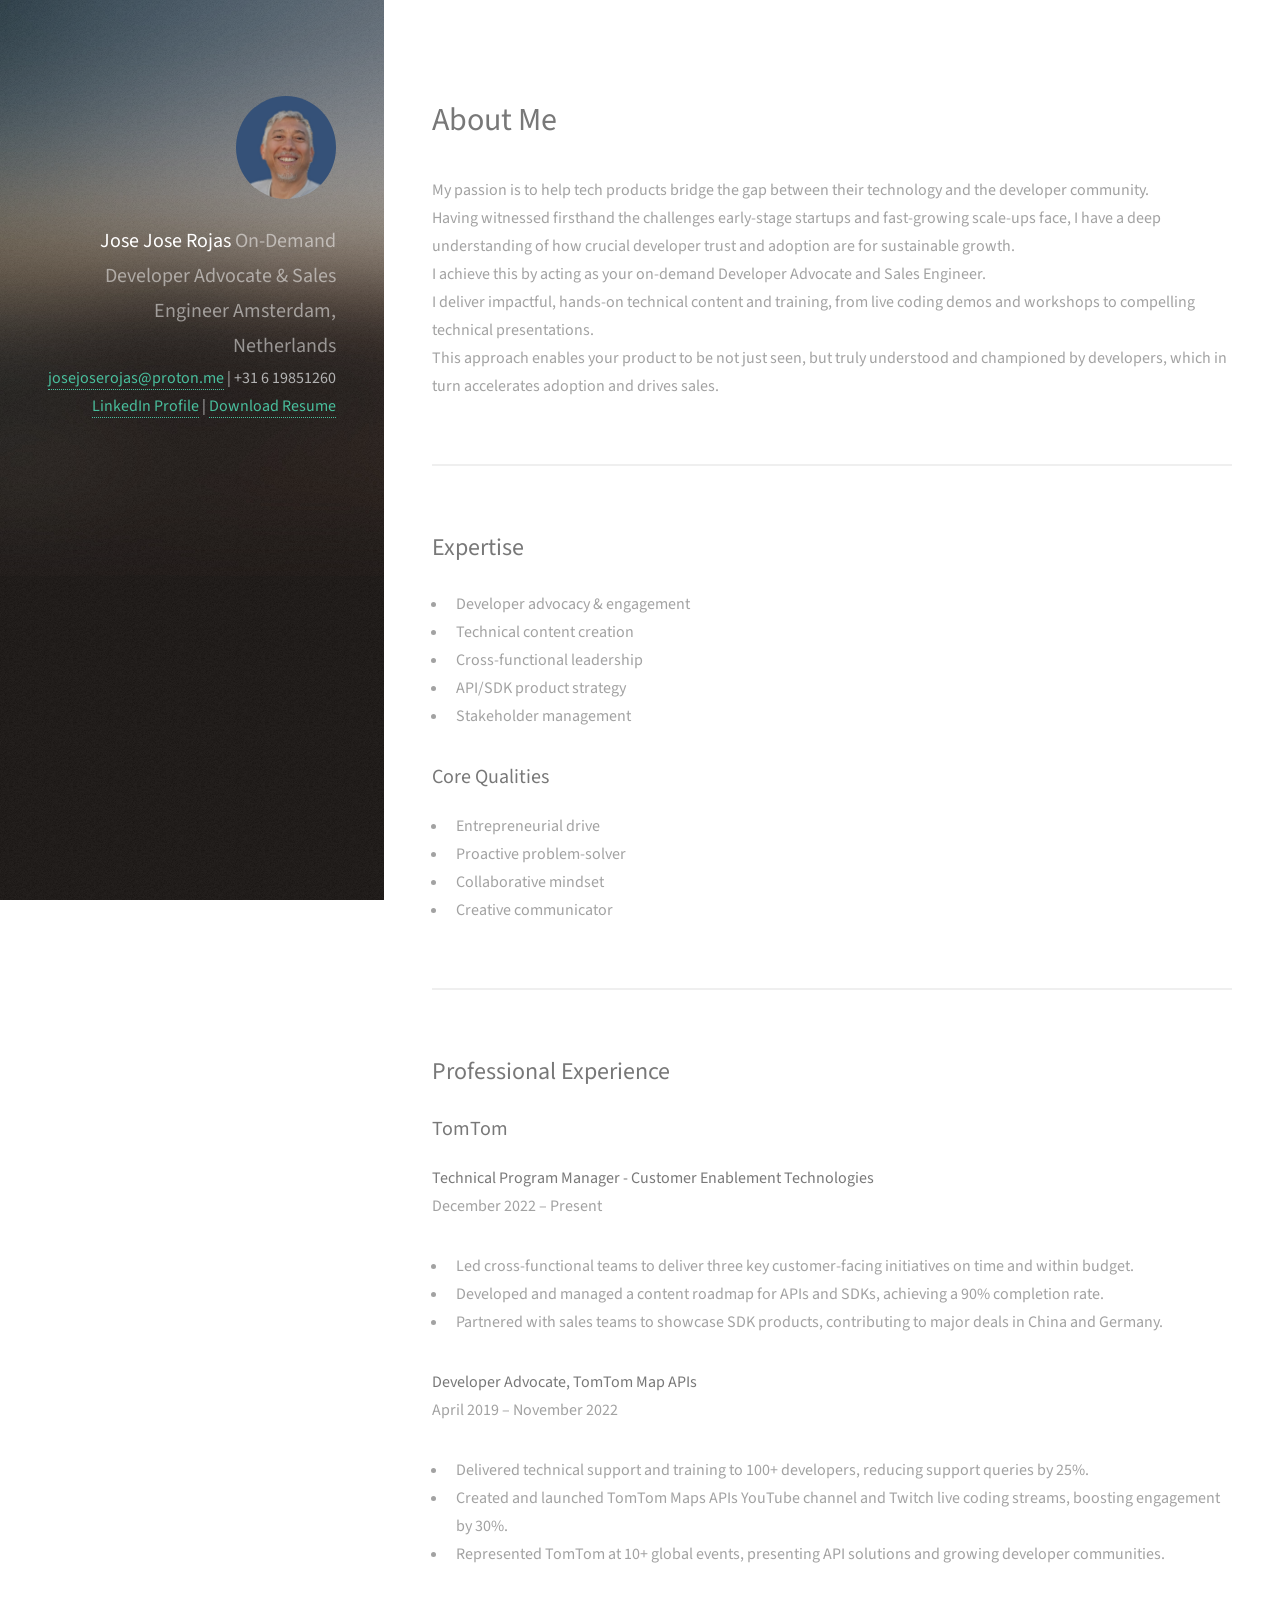
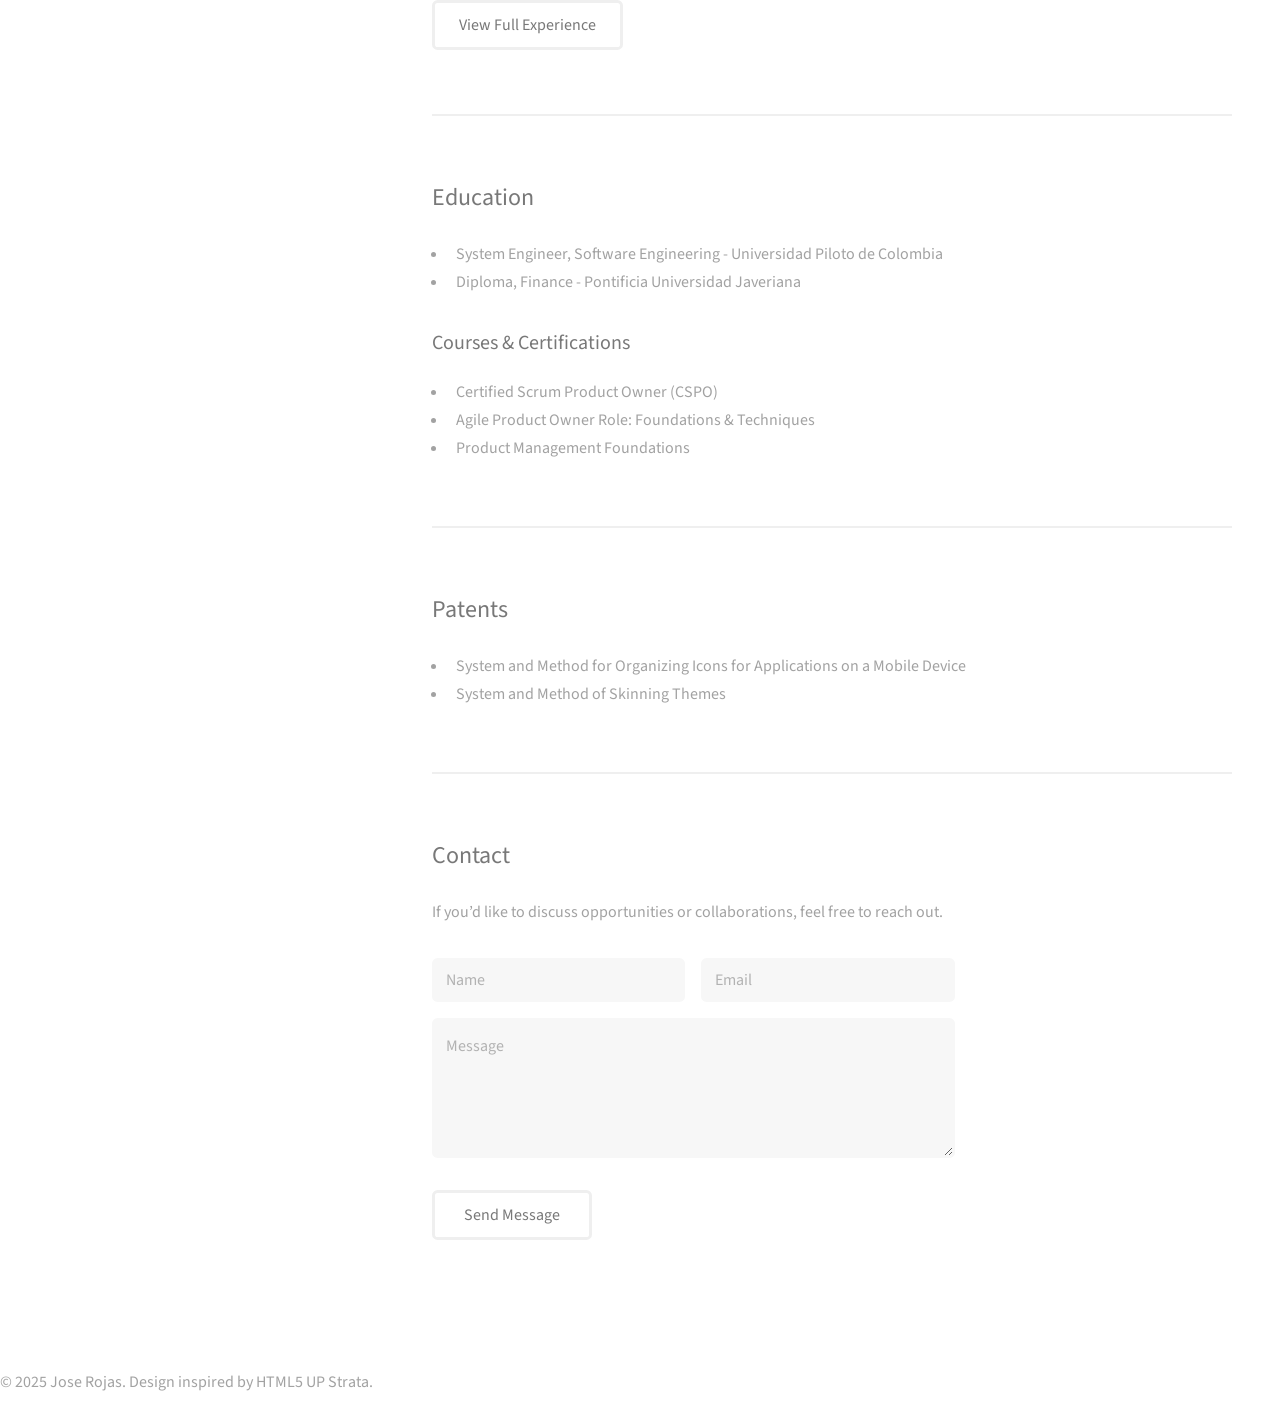
==== commit b64291d7: "added more section" ====
--- a/index.html
+++ b/index.html
@@ -16,7 +16,7 @@
 				On-Demand Developer Advocate & Sales Engineer<br />
 				Amsterdam, Netherlands</h1>
 				<p><a href="mailto:josejoserojas@proton.me">josejoserojas@proton.me</a> | +31 6 19851260<br />
-				<a href="https://www.linkedin.com/in/jjrojas/" target="_blank">LinkedIn Profile</a> | <a href="assets/Rojas_Jose_CV.pdf" class="button">Download Resume</a></p>
+				<a href="https://www.linkedin.com/in/jjrojas/" target="_blank">LinkedIn Profile</a> | <a href="assets/Rojas_Jose_CV.pdf" >Download Resume</a></p>
 			</div>
 		</header>
 
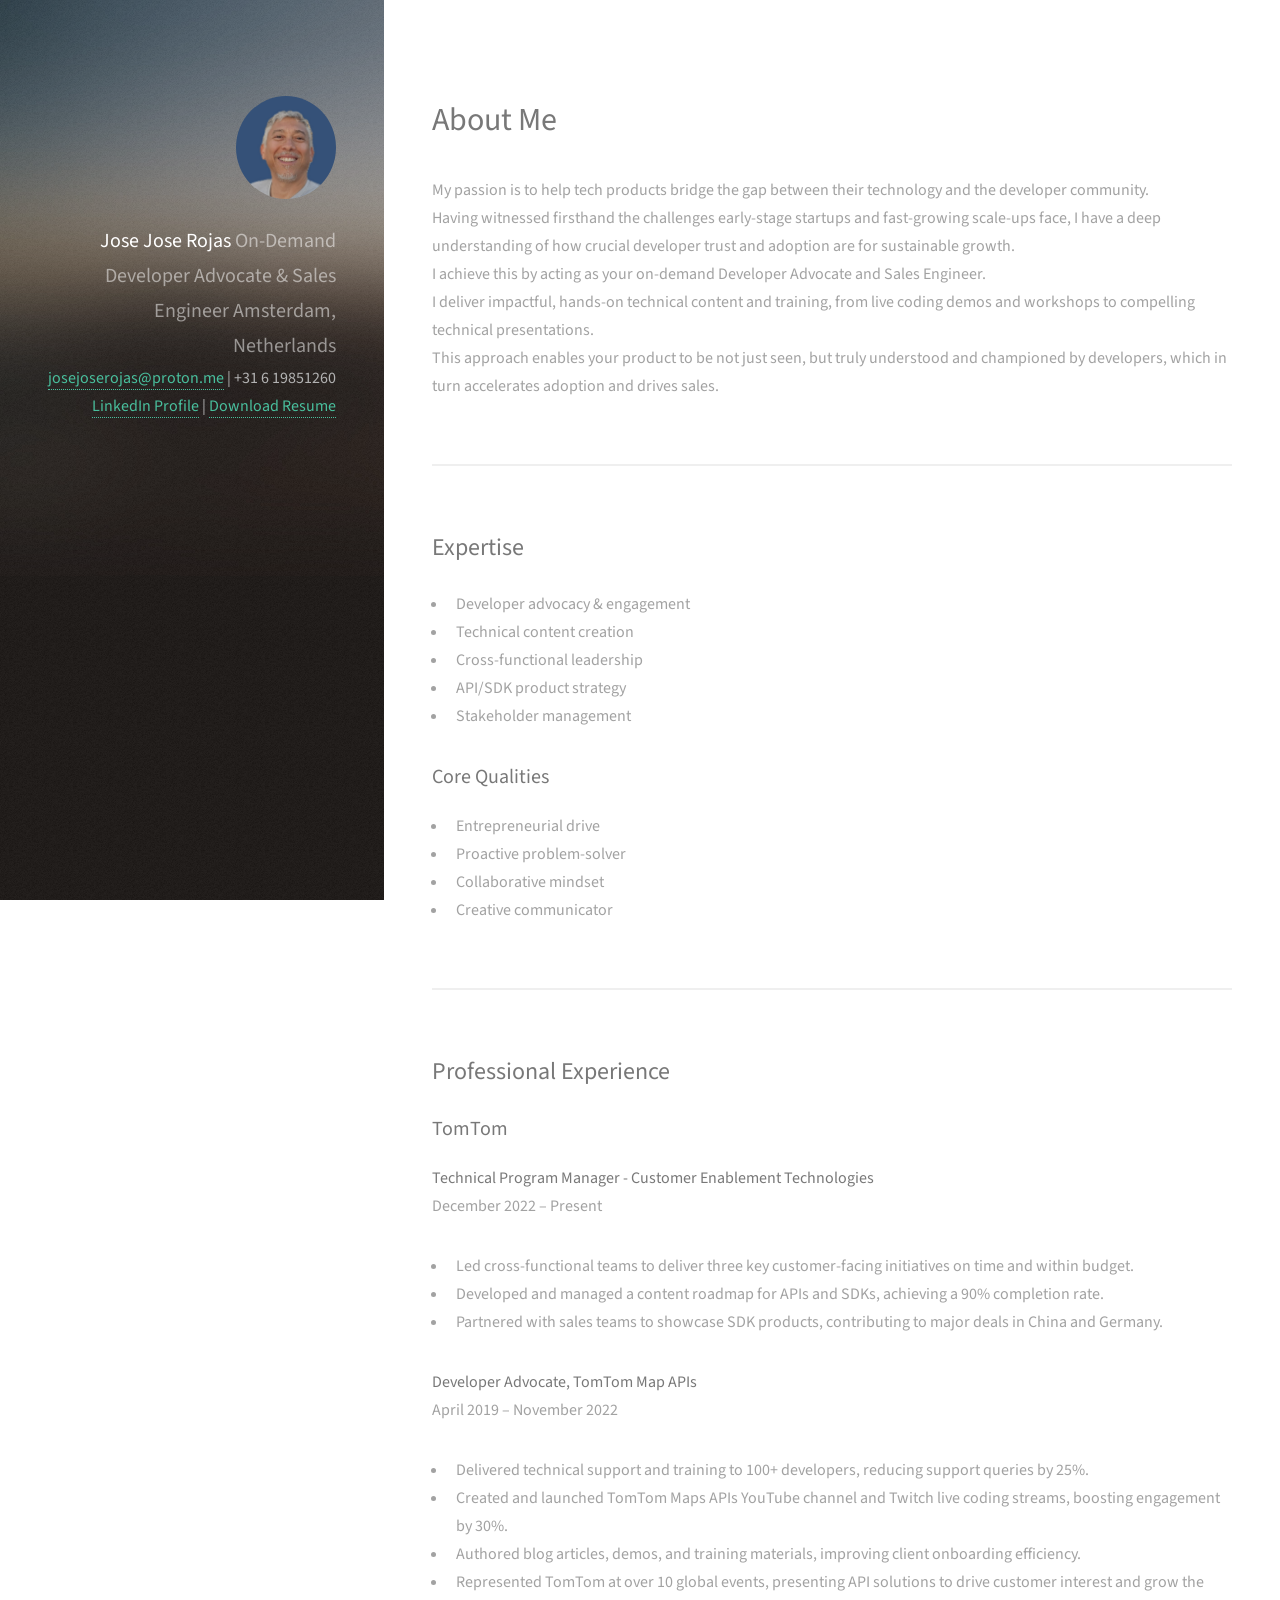
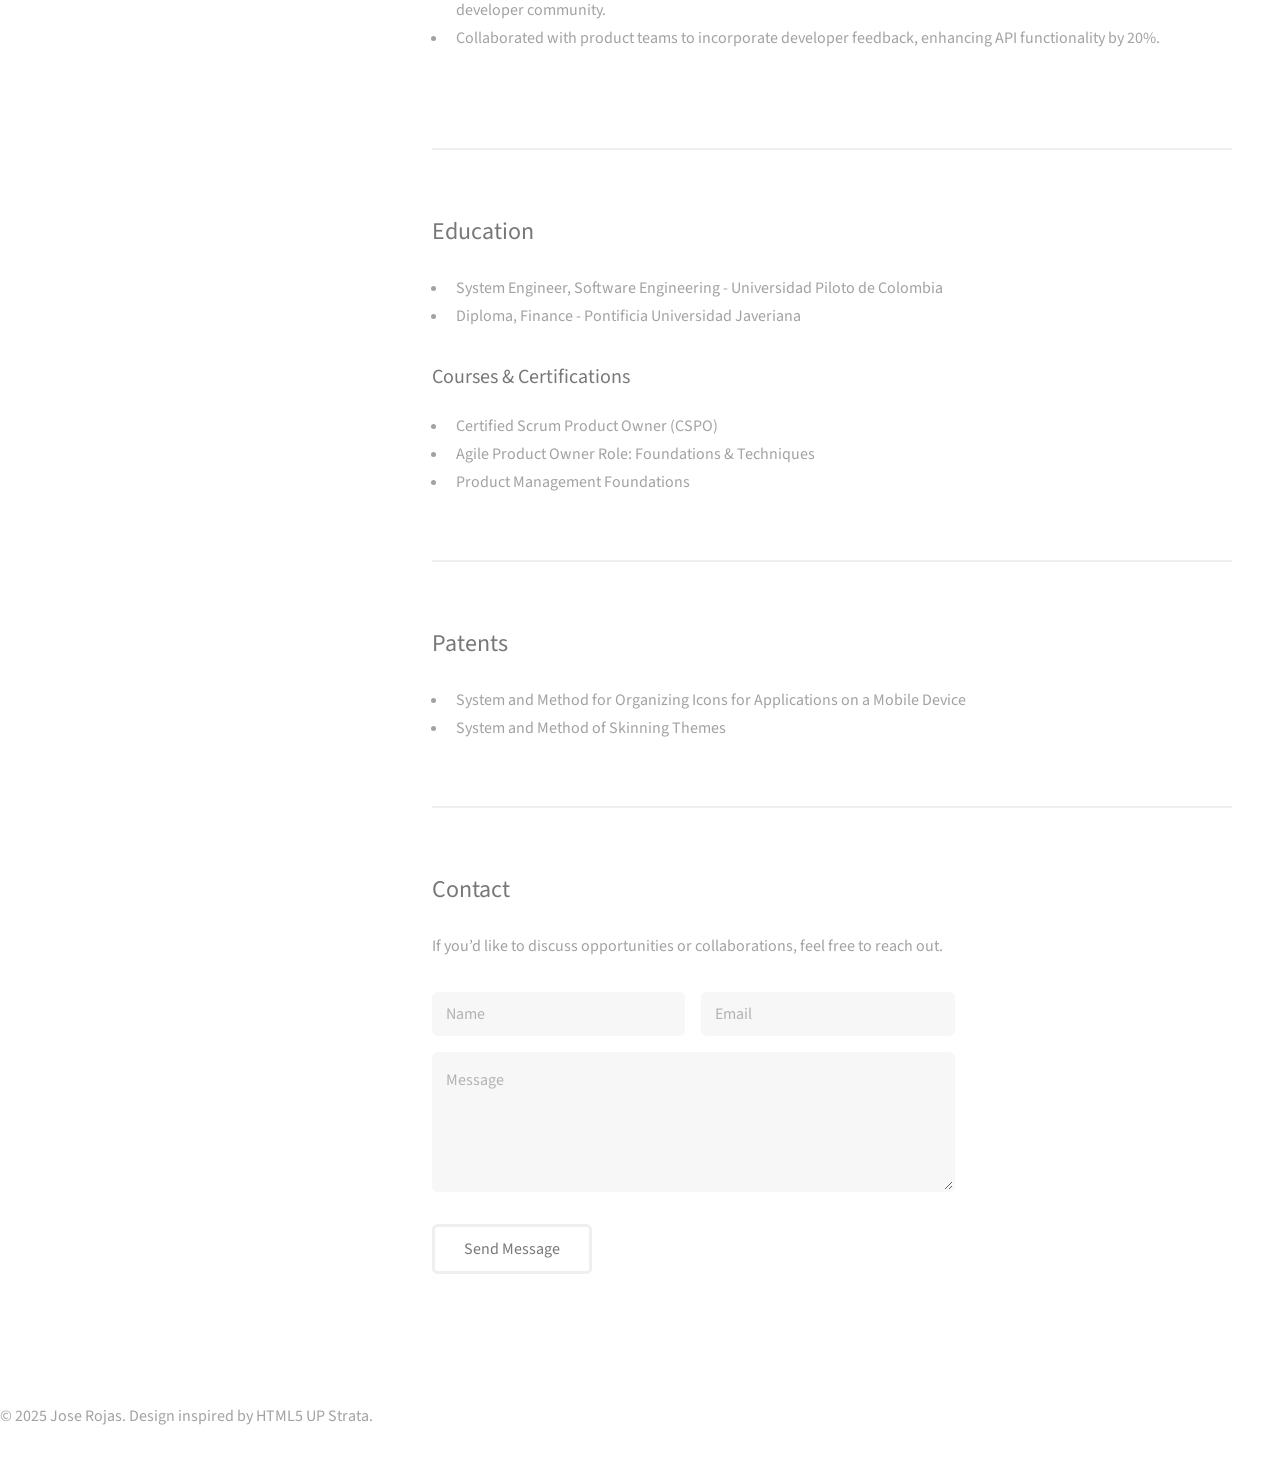
==== commit 78b1f0c6: "added more sections" ====
--- a/index.html
+++ b/index.html
@@ -72,13 +72,15 @@
 						<p><strong>Developer Advocate, TomTom Map APIs</strong><br />
 						April 2019 – November 2022</p>
 						<ul>
-							<li>Delivered technical support and training to 100+ developers, reducing support queries by 25%.</li>
-							<li>Created and launched TomTom Maps APIs YouTube channel and Twitch live coding streams, boosting engagement by 30%.</li>
-							<li>Represented TomTom at 10+ global events, presenting API solutions and growing developer communities.</li>
+              <li>Delivered technical support and training to 100+ developers, reducing support queries by 25%.</li>
+              <li>Created and launched TomTom Maps APIs YouTube channel and Twitch live coding streams, boosting engagement by 30%.</li>
+              <li>Authored blog articles, demos, and training materials, improving client onboarding efficiency.</li>
+              <li>Represented TomTom at over 10 global events, presenting API solutions to drive customer interest and grow the developer community.</li>
+              <li>Collaborated with product teams to incorporate developer feedback, enhancing API functionality by 20%.</li>
 						</ul>
 					</div>
 				</div>
-				<p><a href="#" class="button">View Full Experience</a></p>
+				
 			</section>
 
 			<!-- Education & Certifications -->
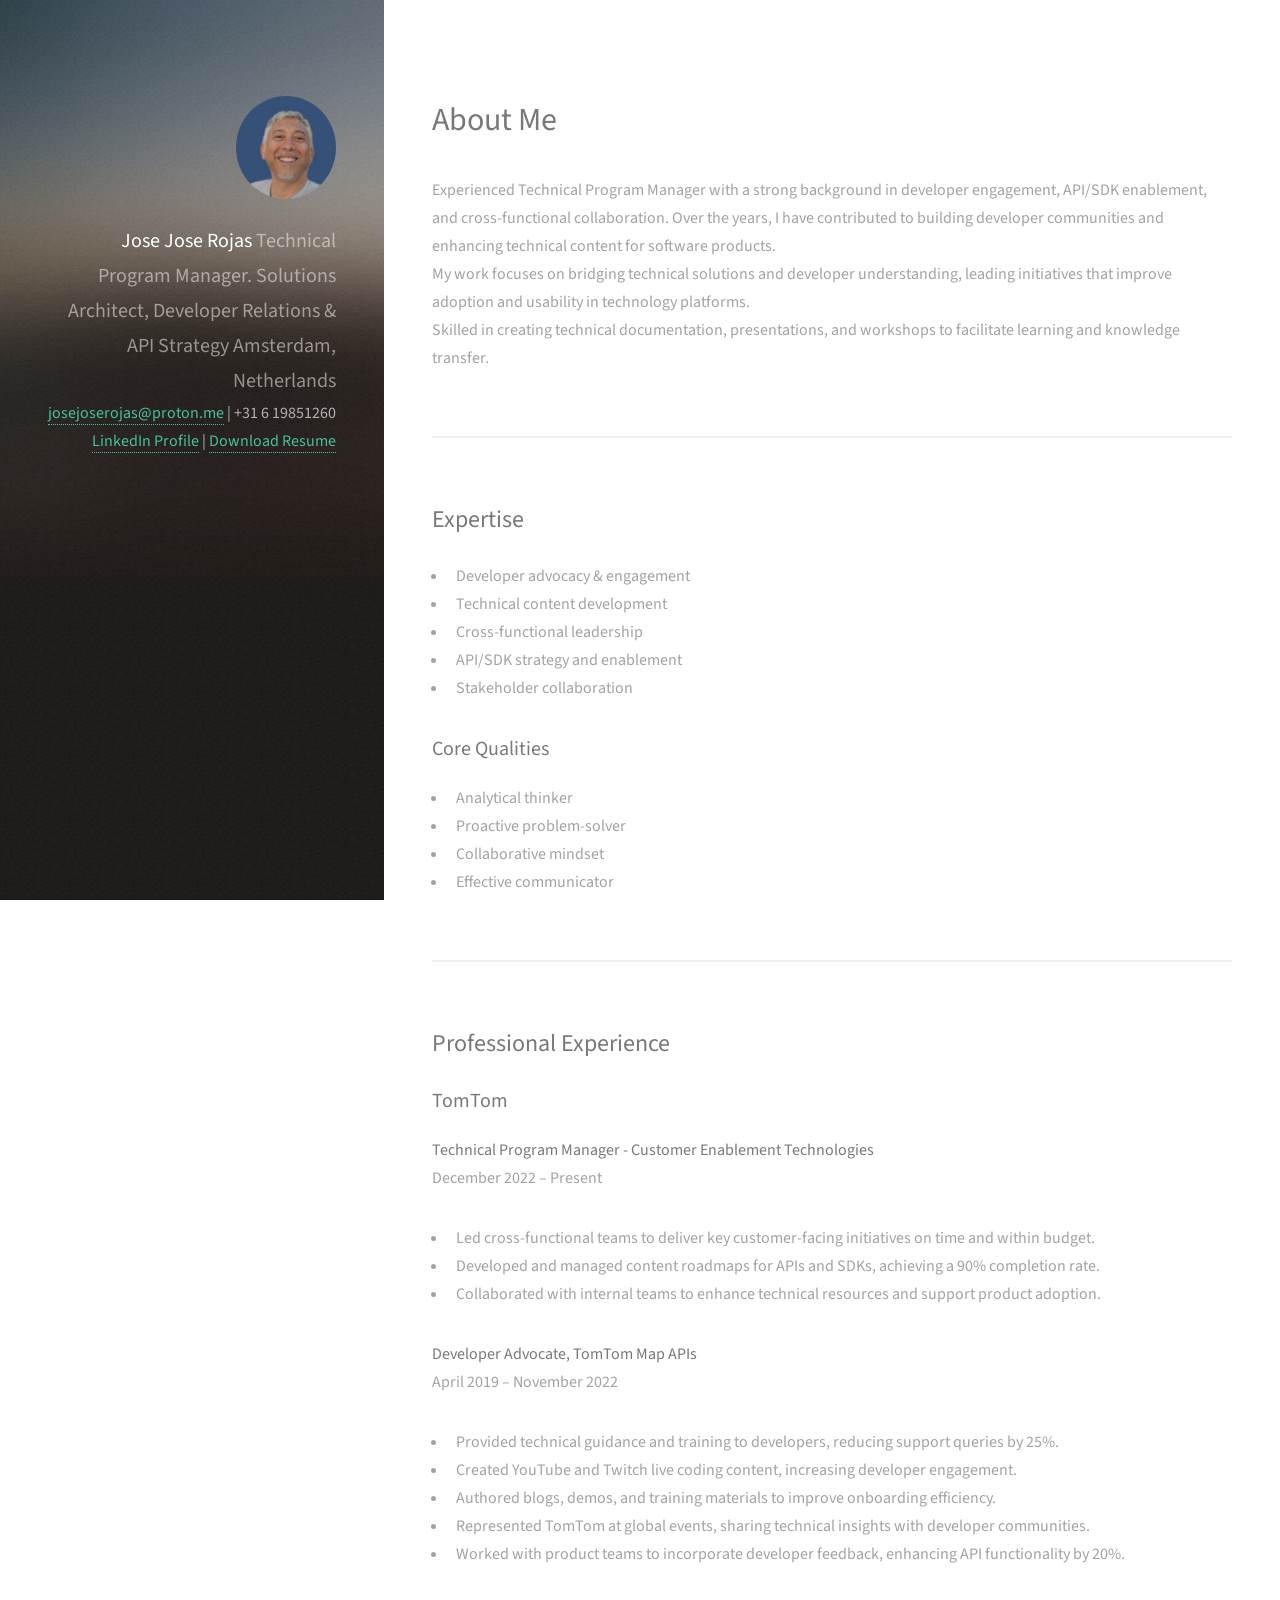
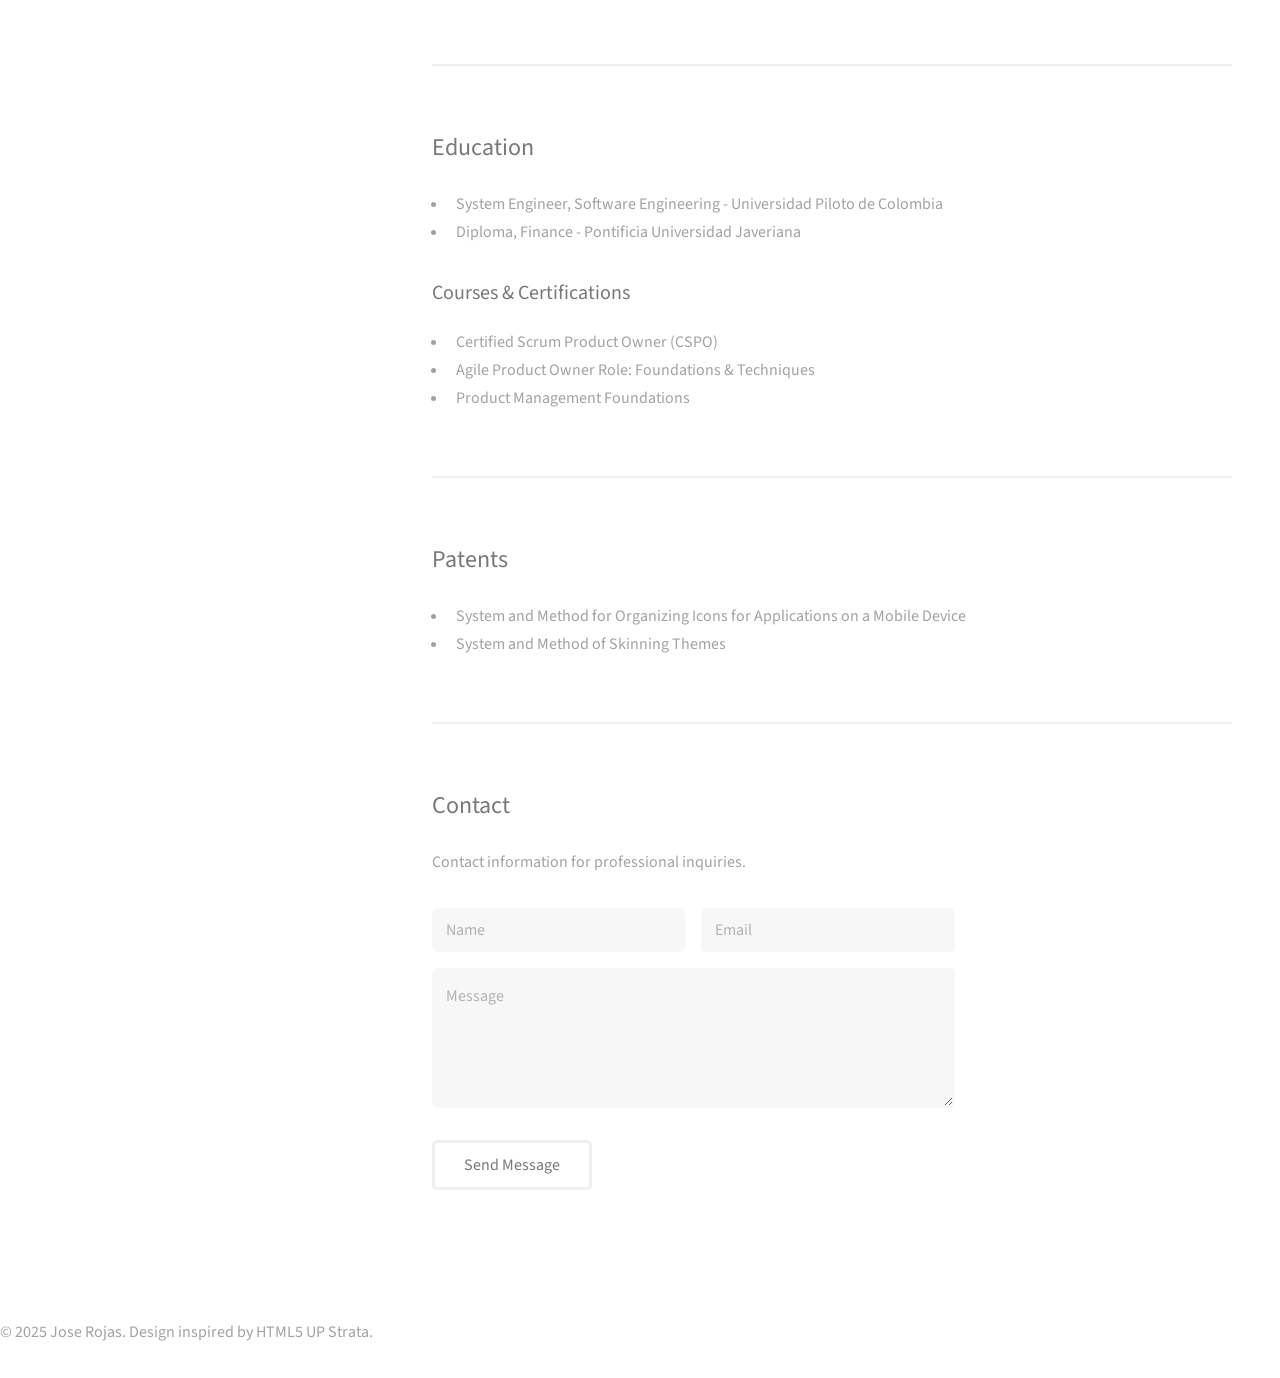
==== commit fe1e3283: "Update index.html" ====
--- a/index.html
+++ b/index.html
@@ -1,7 +1,7 @@
 <!DOCTYPE HTML>
 <html>
 	<head>
-		<title>Jose Jose Rojas - On Demand Developer Advocate</title>
+		<title>Jose Jose Rojas - Technical Program Manager</title>
 		<meta charset="utf-8" />
 		<meta name="viewport" content="width=device-width, initial-scale=1" />
 		<link rel="stylesheet" href="assets/css/main.css" />
@@ -13,7 +13,7 @@
 			<div class="inner">
 				<a href="#" class="image avatar"><img src="images/avatar.jpg" alt="Profile Image" /></a>
 				<h1><strong>Jose Jose Rojas</strong><br />
-				On-Demand Developer Advocate & Sales Engineer<br />
+				Technical Program Manager. Solutions Architect, Developer Relations & API Strategy<br />
 				Amsterdam, Netherlands</h1>
 				<p><a href="mailto:josejoserojas@proton.me">josejoserojas@proton.me</a> | +31 6 19851260<br />
 				<a href="https://www.linkedin.com/in/jjrojas/" target="_blank">LinkedIn Profile</a> | <a href="assets/Rojas_Jose_CV.pdf" >Download Resume</a></p>
@@ -28,11 +28,9 @@
 				<header class="major">
 					<h2>About Me</h2>
 				</header>
-				<p>My passion is to help tech products bridge the gap between their technology and the developer community. <br />
-          Having witnessed firsthand the challenges early-stage startups and fast-growing scale-ups face, I have a deep understanding of how crucial developer trust and adoption are for sustainable growth. <br />
-          I achieve this by acting as your on-demand Developer Advocate and Sales Engineer. <br />
-          I deliver impactful, hands-on technical content and training, from live coding demos and workshops to compelling technical presentations. <br />
-          This approach enables your product to be not just seen, but truly understood and championed by developers, which in turn accelerates adoption and drives sales.</p>
+				<p>Experienced Technical Program Manager with a strong background in developer engagement, API/SDK enablement, and cross-functional collaboration. Over the years, I have contributed to building developer communities and enhancing technical content for software products. <br />
+          My work focuses on bridging technical solutions and developer understanding, leading initiatives that improve adoption and usability in technology platforms. <br />
+          Skilled in creating technical documentation, presentations, and workshops to facilitate learning and knowledge transfer.</p>
 			</section>
 
 			<!-- Expertise -->
@@ -40,17 +38,17 @@
 				<h2>Expertise</h2>
 				<ul>
 					<li>Developer advocacy & engagement</li>
-					<li>Technical content creation</li>
+					<li>Technical content development</li>
 					<li>Cross-functional leadership</li>
-					<li>API/SDK product strategy</li>
-					<li>Stakeholder management</li>
+					<li>API/SDK strategy and enablement</li>
+					<li>Stakeholder collaboration</li>
 				</ul>
 				<h3>Core Qualities</h3>
 				<ul>
-					<li>Entrepreneurial drive</li>
+					<li>Analytical thinker</li>
 					<li>Proactive problem-solver</li>
 					<li>Collaborative mindset</li>
-					<li>Creative communicator</li>
+					<li>Effective communicator</li>
 				</ul>
 			</section>
 
@@ -63,20 +61,20 @@
 						<p><strong>Technical Program Manager - Customer Enablement Technologies</strong><br />
 						December 2022 – Present</p>
 						<ul>
-							<li>Led cross-functional teams to deliver three key customer-facing initiatives on time and within budget.</li>
-							<li>Developed and managed a content roadmap for APIs and SDKs, achieving a 90% completion rate.</li>
-							<li>Partnered with sales teams to showcase SDK products, contributing to major deals in China and Germany.</li>
+							<li>Led cross-functional teams to deliver key customer-facing initiatives on time and within budget.</li>
+							<li>Developed and managed content roadmaps for APIs and SDKs, achieving a 90% completion rate.</li>
+							<li>Collaborated with internal teams to enhance technical resources and support product adoption.</li>
 						</ul>
 					</div>
 					<div class="6u$ 12u$(xsmall)">
 						<p><strong>Developer Advocate, TomTom Map APIs</strong><br />
 						April 2019 – November 2022</p>
 						<ul>
-              <li>Delivered technical support and training to 100+ developers, reducing support queries by 25%.</li>
-              <li>Created and launched TomTom Maps APIs YouTube channel and Twitch live coding streams, boosting engagement by 30%.</li>
-              <li>Authored blog articles, demos, and training materials, improving client onboarding efficiency.</li>
-              <li>Represented TomTom at over 10 global events, presenting API solutions to drive customer interest and grow the developer community.</li>
-              <li>Collaborated with product teams to incorporate developer feedback, enhancing API functionality by 20%.</li>
+              <li>Provided technical guidance and training to developers, reducing support queries by 25%.</li>
+              <li>Created YouTube and Twitch live coding content, increasing developer engagement.</li>
+              <li>Authored blogs, demos, and training materials to improve onboarding efficiency.</li>
+              <li>Represented TomTom at global events, sharing technical insights with developer communities.</li>
+              <li>Worked with product teams to incorporate developer feedback, enhancing API functionality by 20%.</li>
 						</ul>
 					</div>
 				</div>
@@ -108,10 +106,9 @@
 			</section>
 
 			<!-- Contact -->
-			
       <section id="three">
         <h2>Contact</h2>
-        <p>If you’d like to discuss opportunities or collaborations, feel free to reach out.</p>
+        <p>Contact information for professional inquiries.</p>
         <div class="row">
           <div class="col-8 col-12-small">
             <form method="post" action="#">
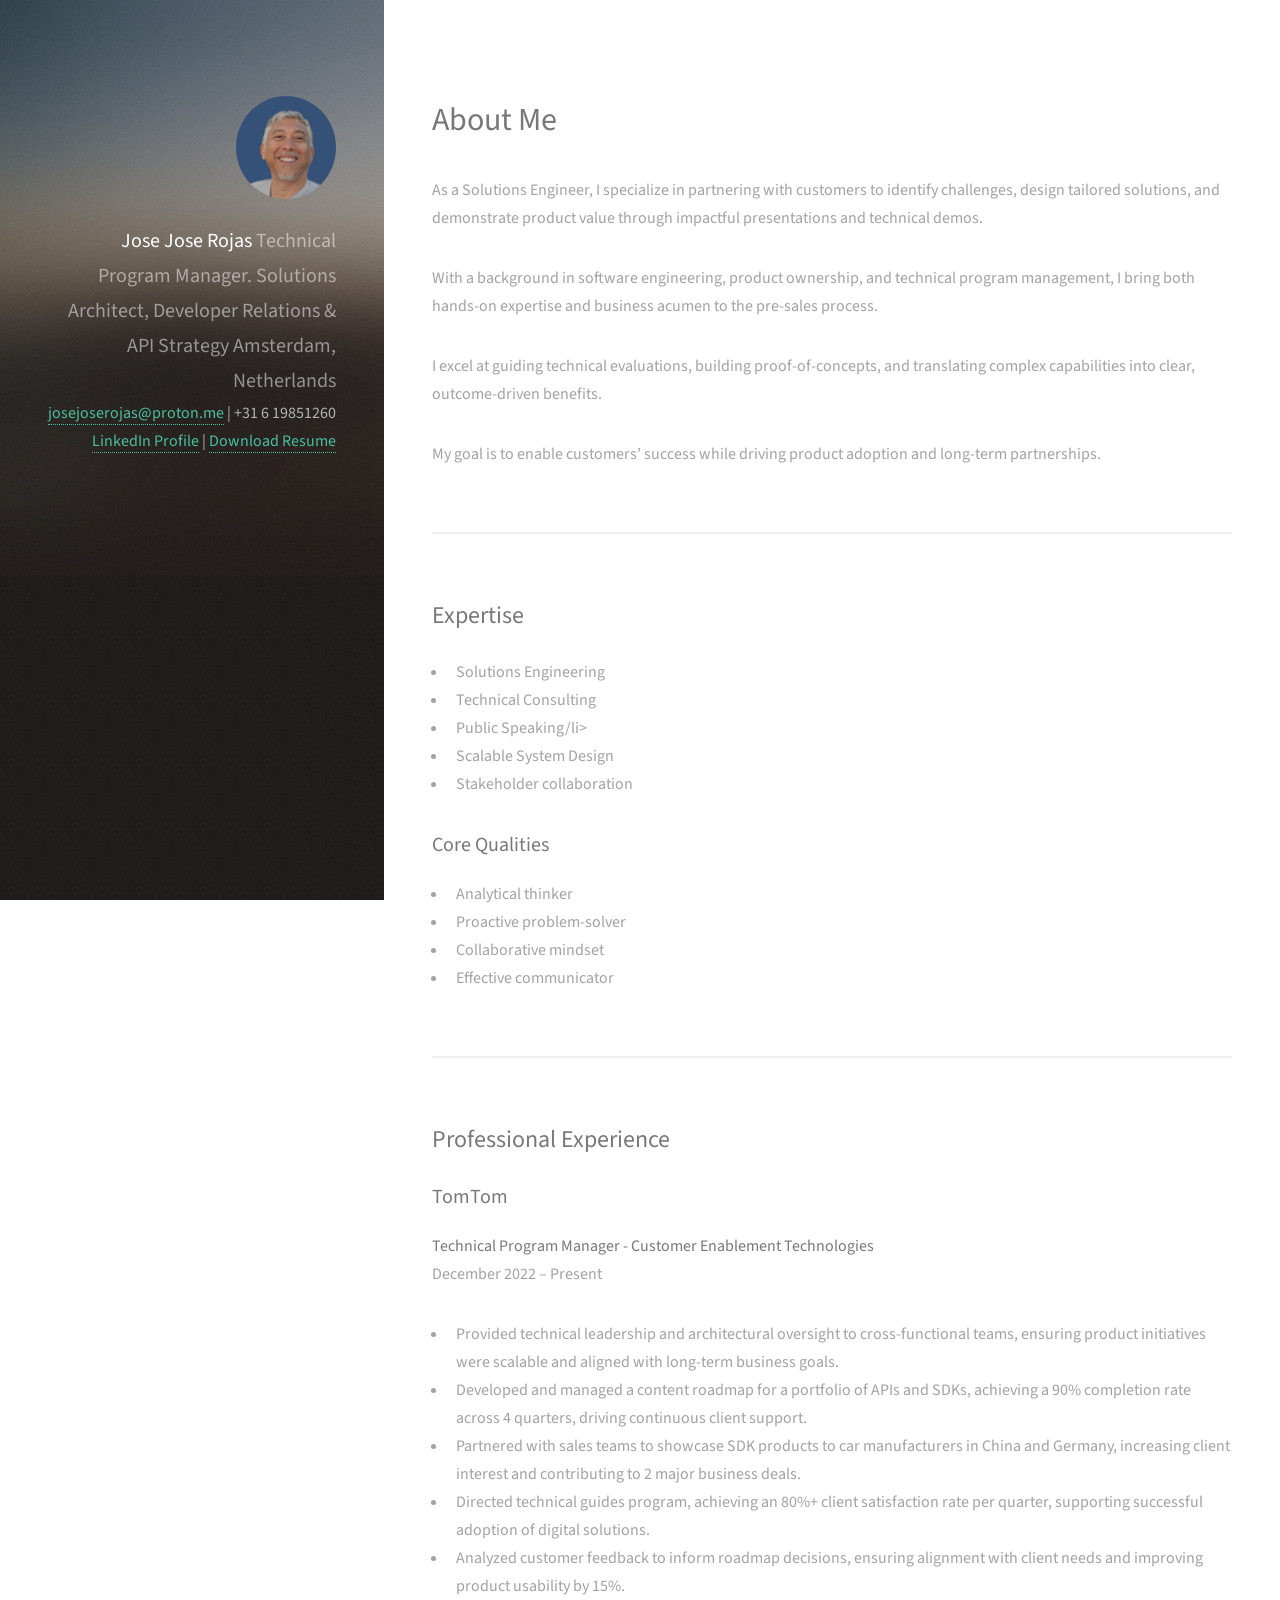
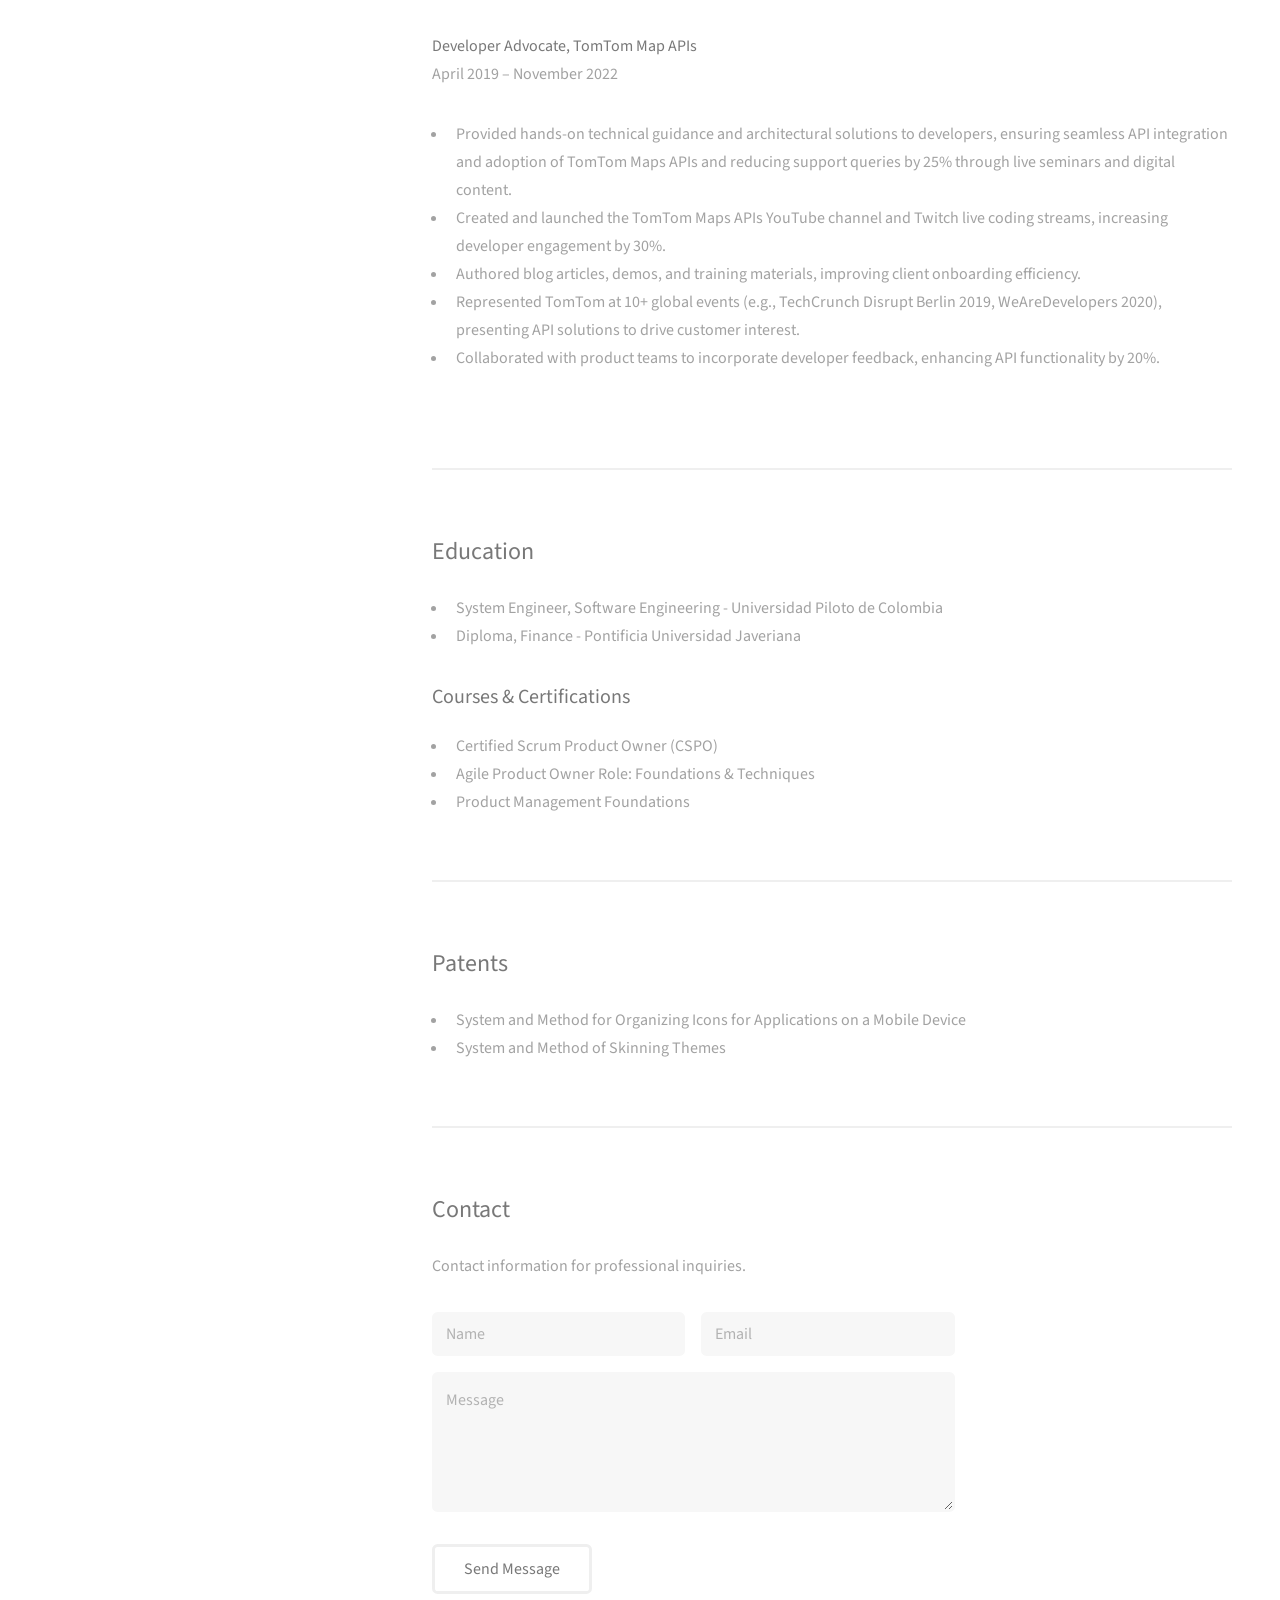
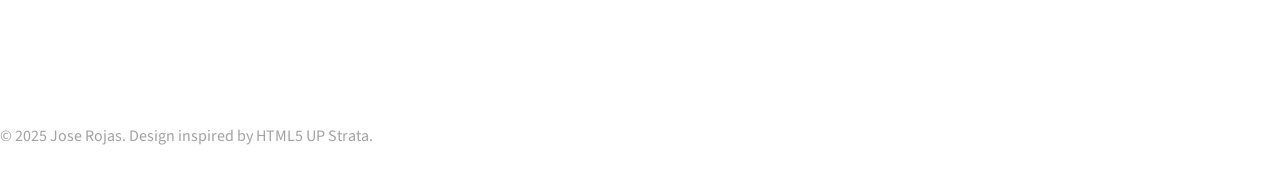
==== commit bf7f34f7: "Update index.html" ====
--- a/index.html
+++ b/index.html
@@ -28,19 +28,21 @@
 				<header class="major">
 					<h2>About Me</h2>
 				</header>
-				<p>Experienced Technical Program Manager with a strong background in developer engagement, API/SDK enablement, and cross-functional collaboration. Over the years, I have contributed to building developer communities and enhancing technical content for software products. <br />
-          My work focuses on bridging technical solutions and developer understanding, leading initiatives that improve adoption and usability in technology platforms. <br />
-          Skilled in creating technical documentation, presentations, and workshops to facilitate learning and knowledge transfer.</p>
+				<p>As a Solutions Engineer, I specialize in partnering with customers to identify challenges, design tailored solutions, and demonstrate product value through impactful presentations and technical demos.</p>
+<p>With a background in software engineering, product ownership, and technical program management, I bring both hands-on expertise and business acumen to the pre-sales process.</p>
+<p>I excel at guiding technical evaluations, building proof-of-concepts, and translating complex capabilities into clear, outcome-driven benefits.</p>
+<p>My goal is to enable customers’ success while driving product adoption and long-term partnerships.</p>
+
 			</section>
 
 			<!-- Expertise -->
 			<section id="expertise">
 				<h2>Expertise</h2>
 				<ul>
-					<li>Developer advocacy & engagement</li>
-					<li>Technical content development</li>
-					<li>Cross-functional leadership</li>
-					<li>API/SDK strategy and enablement</li>
+					<li>Solutions Engineering</li>
+					<li>Technical Consulting</li>
+					<li>Public Speaking/li>
+					<li>Scalable System Design</li>
 					<li>Stakeholder collaboration</li>
 				</ul>
 				<h3>Core Qualities</h3>
@@ -60,22 +62,26 @@
 						<h3>TomTom</h3>
 						<p><strong>Technical Program Manager - Customer Enablement Technologies</strong><br />
 						December 2022 – Present</p>
-						<ul>
-							<li>Led cross-functional teams to deliver key customer-facing initiatives on time and within budget.</li>
-							<li>Developed and managed content roadmaps for APIs and SDKs, achieving a 90% completion rate.</li>
-							<li>Collaborated with internal teams to enhance technical resources and support product adoption.</li>
-						</ul>
+<ul>
+  <li>Provided technical leadership and architectural oversight to cross-functional teams, ensuring product initiatives were scalable and aligned with long-term business goals.</li>
+  <li>Developed and managed a content roadmap for a portfolio of APIs and SDKs, achieving a 90% completion rate across 4 quarters, driving continuous client support.</li>
+  <li>Partnered with sales teams to showcase SDK products to car manufacturers in China and Germany, increasing client interest and contributing to 2 major business deals.</li>
+  <li>Directed technical guides program, achieving an 80%+ client satisfaction rate per quarter, supporting successful adoption of digital solutions.</li>
+  <li>Analyzed customer feedback to inform roadmap decisions, ensuring alignment with client needs and improving product usability by 15%.</li>
+</ul>
+
 					</div>
 					<div class="6u$ 12u$(xsmall)">
 						<p><strong>Developer Advocate, TomTom Map APIs</strong><br />
 						April 2019 – November 2022</p>
-						<ul>
-              <li>Provided technical guidance and training to developers, reducing support queries by 25%.</li>
-              <li>Created YouTube and Twitch live coding content, increasing developer engagement.</li>
-              <li>Authored blogs, demos, and training materials to improve onboarding efficiency.</li>
-              <li>Represented TomTom at global events, sharing technical insights with developer communities.</li>
-              <li>Worked with product teams to incorporate developer feedback, enhancing API functionality by 20%.</li>
-						</ul>
+<ul>
+  <li>Provided hands-on technical guidance and architectural solutions to developers, ensuring seamless API integration and adoption of TomTom Maps APIs and reducing support queries by 25% through live seminars and digital content.</li>
+  <li>Created and launched the TomTom Maps APIs YouTube channel and Twitch live coding streams, increasing developer engagement by 30%.</li>
+  <li>Authored blog articles, demos, and training materials, improving client onboarding efficiency.</li>
+  <li>Represented TomTom at 10+ global events (e.g., TechCrunch Disrupt Berlin 2019, WeAreDevelopers 2020), presenting API solutions to drive customer interest.</li>
+  <li>Collaborated with product teams to incorporate developer feedback, enhancing API functionality by 20%.</li>
+</ul>
+
 					</div>
 				</div>
 				
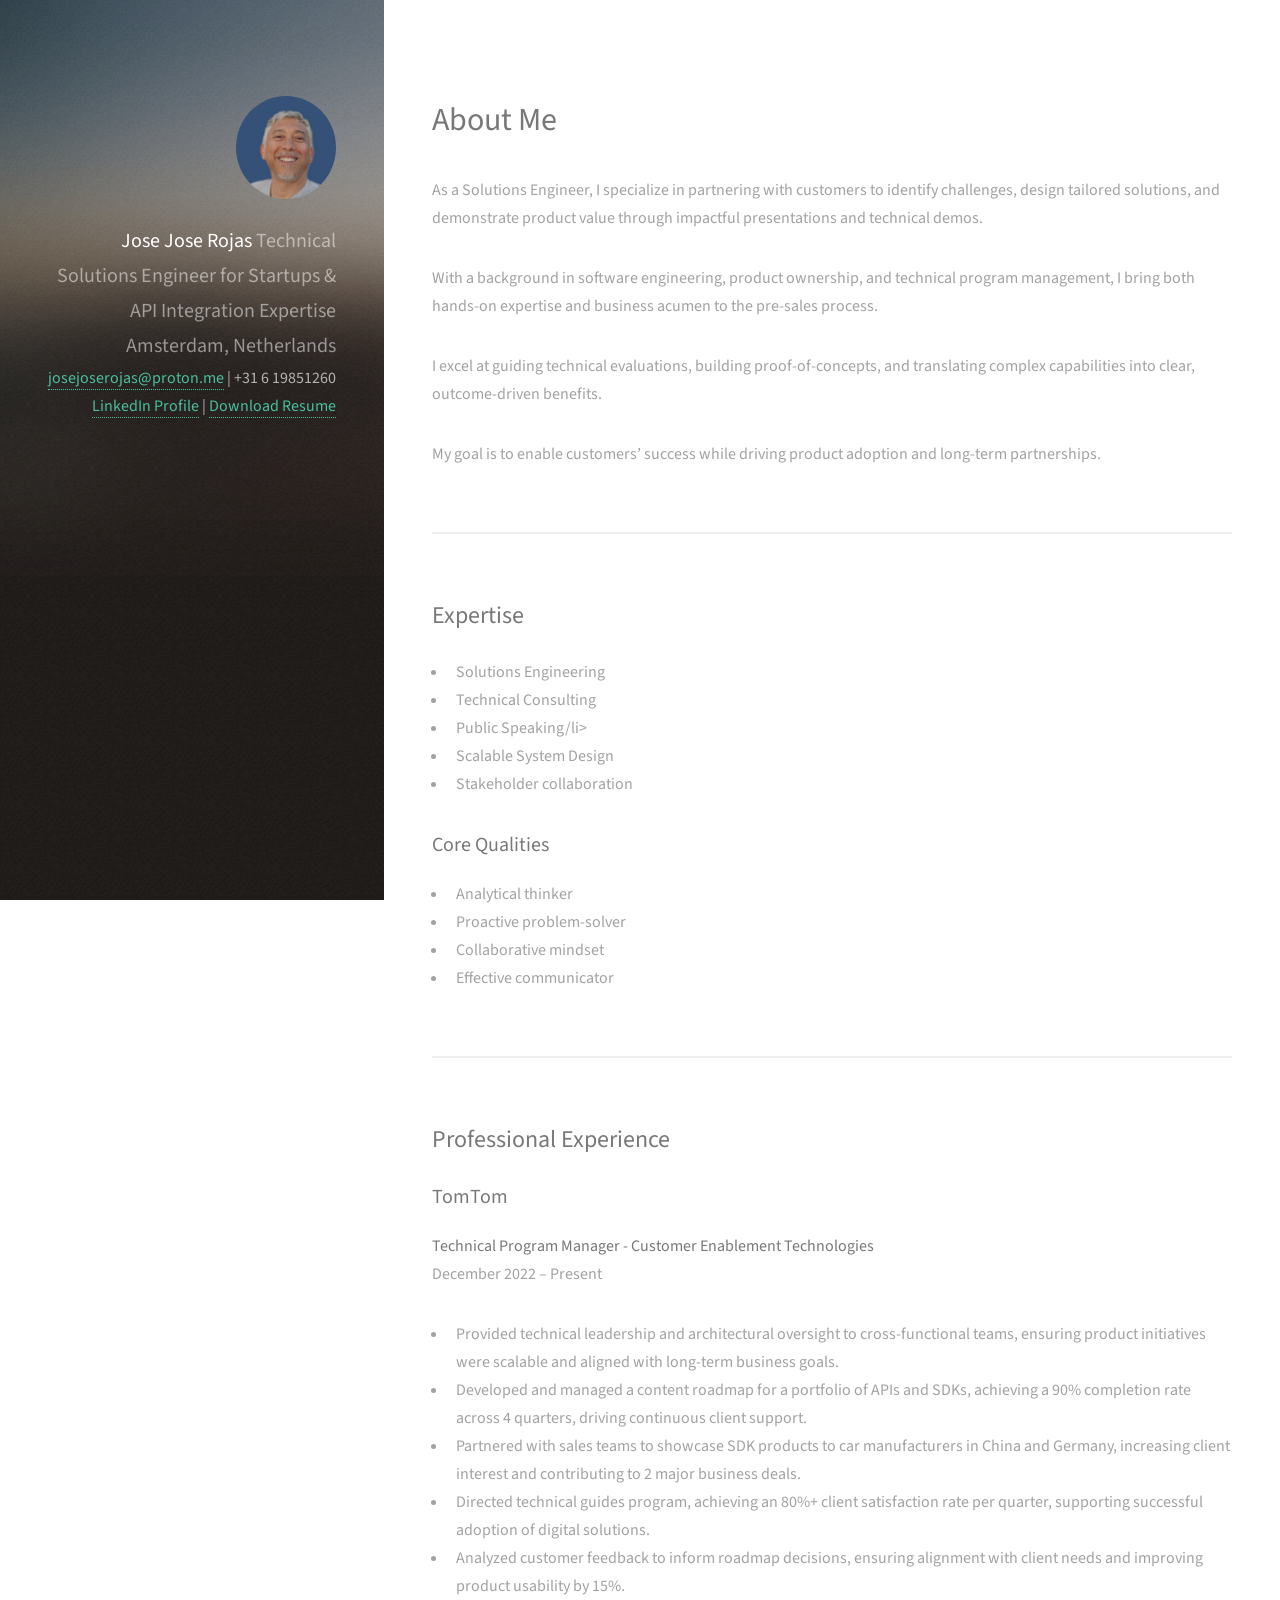
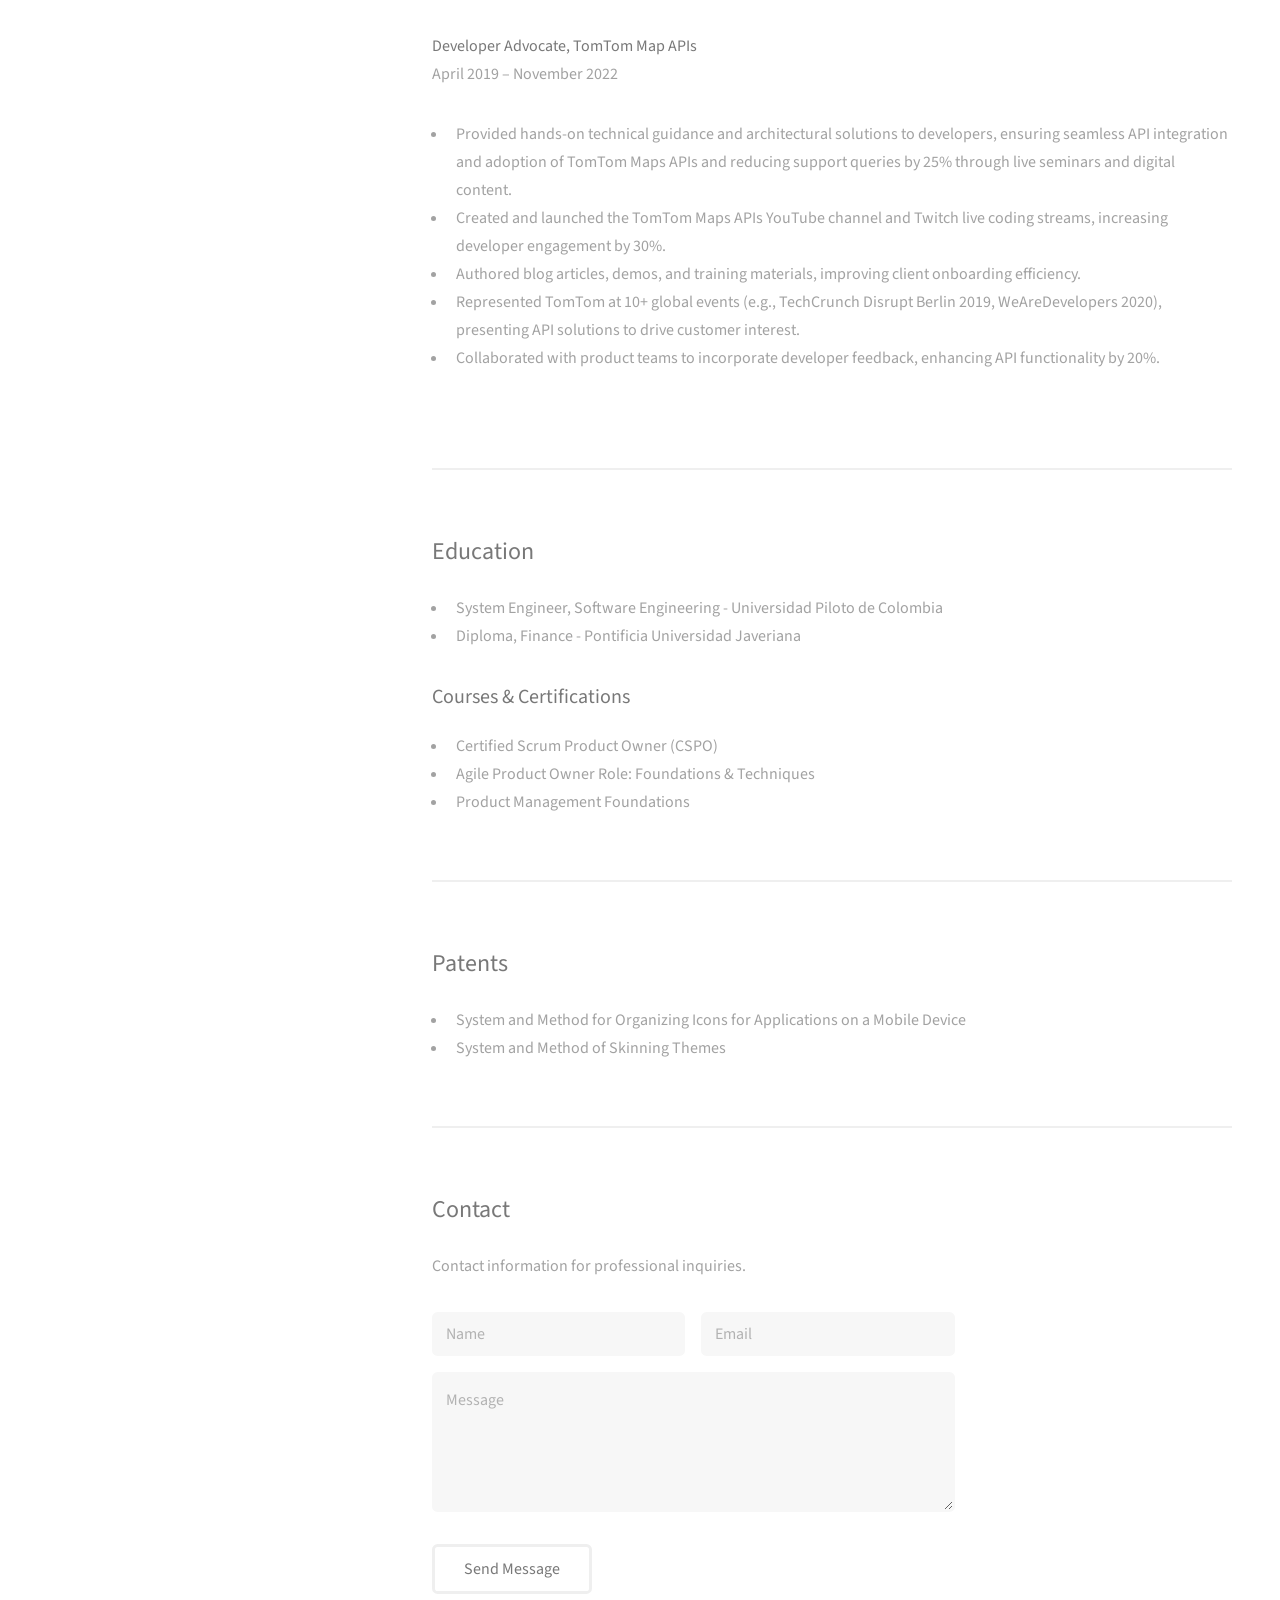
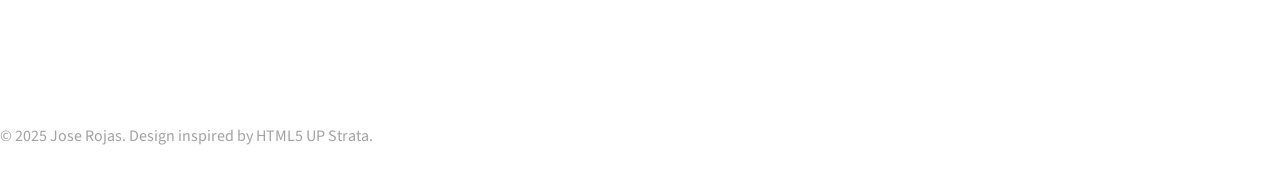
==== commit 242d52eb: "Update index.html" ====
--- a/index.html
+++ b/index.html
@@ -1,7 +1,7 @@
 <!DOCTYPE HTML>
 <html>
 	<head>
-		<title>Jose Jose Rojas - Technical Program Manager</title>
+		<title>Jose Jose Rojas - Technical Solutions Engineer for Startups & API Integration Expertise</title>
 		<meta charset="utf-8" />
 		<meta name="viewport" content="width=device-width, initial-scale=1" />
 		<link rel="stylesheet" href="assets/css/main.css" />
@@ -13,7 +13,7 @@
 			<div class="inner">
 				<a href="#" class="image avatar"><img src="images/avatar.jpg" alt="Profile Image" /></a>
 				<h1><strong>Jose Jose Rojas</strong><br />
-				Technical Program Manager. Solutions Architect, Developer Relations & API Strategy<br />
+				Technical Solutions Engineer for Startups & API Integration Expertise<br />
 				Amsterdam, Netherlands</h1>
 				<p><a href="mailto:josejoserojas@proton.me">josejoserojas@proton.me</a> | +31 6 19851260<br />
 				<a href="https://www.linkedin.com/in/jjrojas/" target="_blank">LinkedIn Profile</a> | <a href="assets/Rojas_Jose_CV.pdf" >Download Resume</a></p>
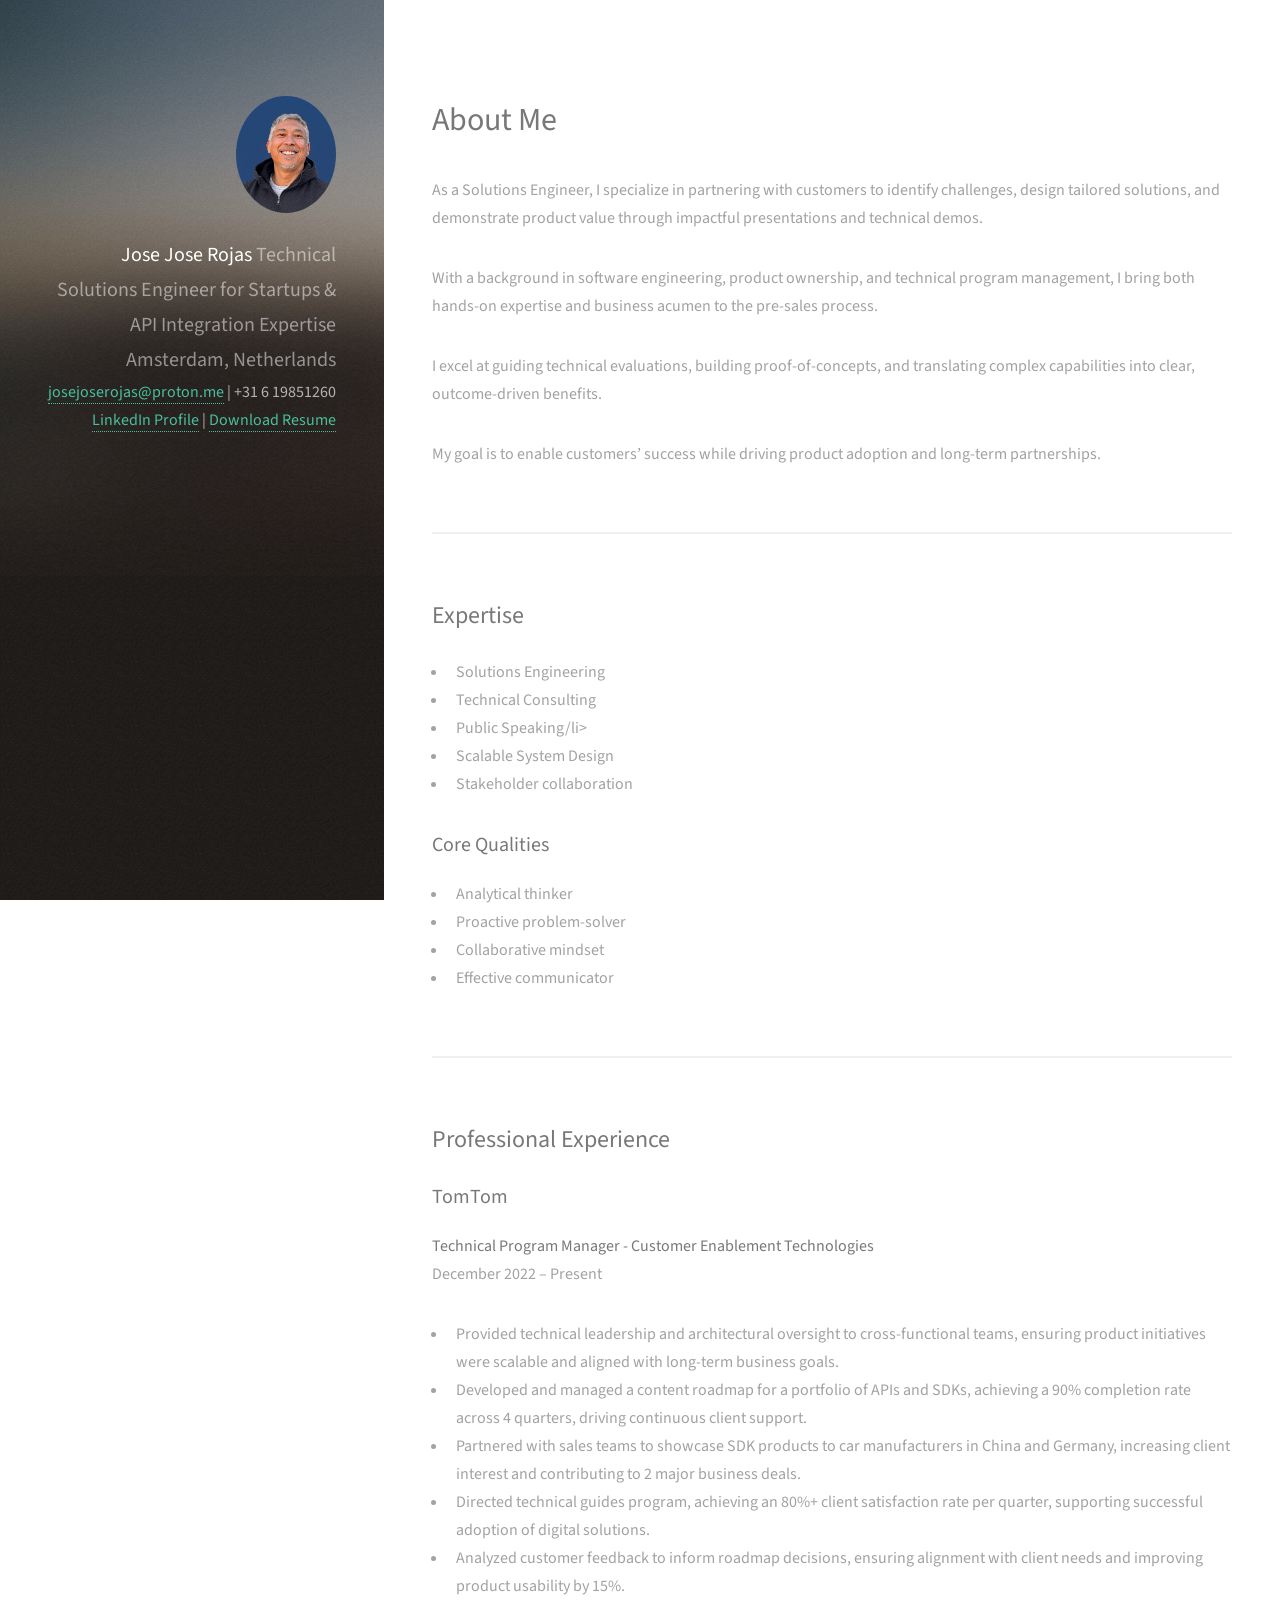
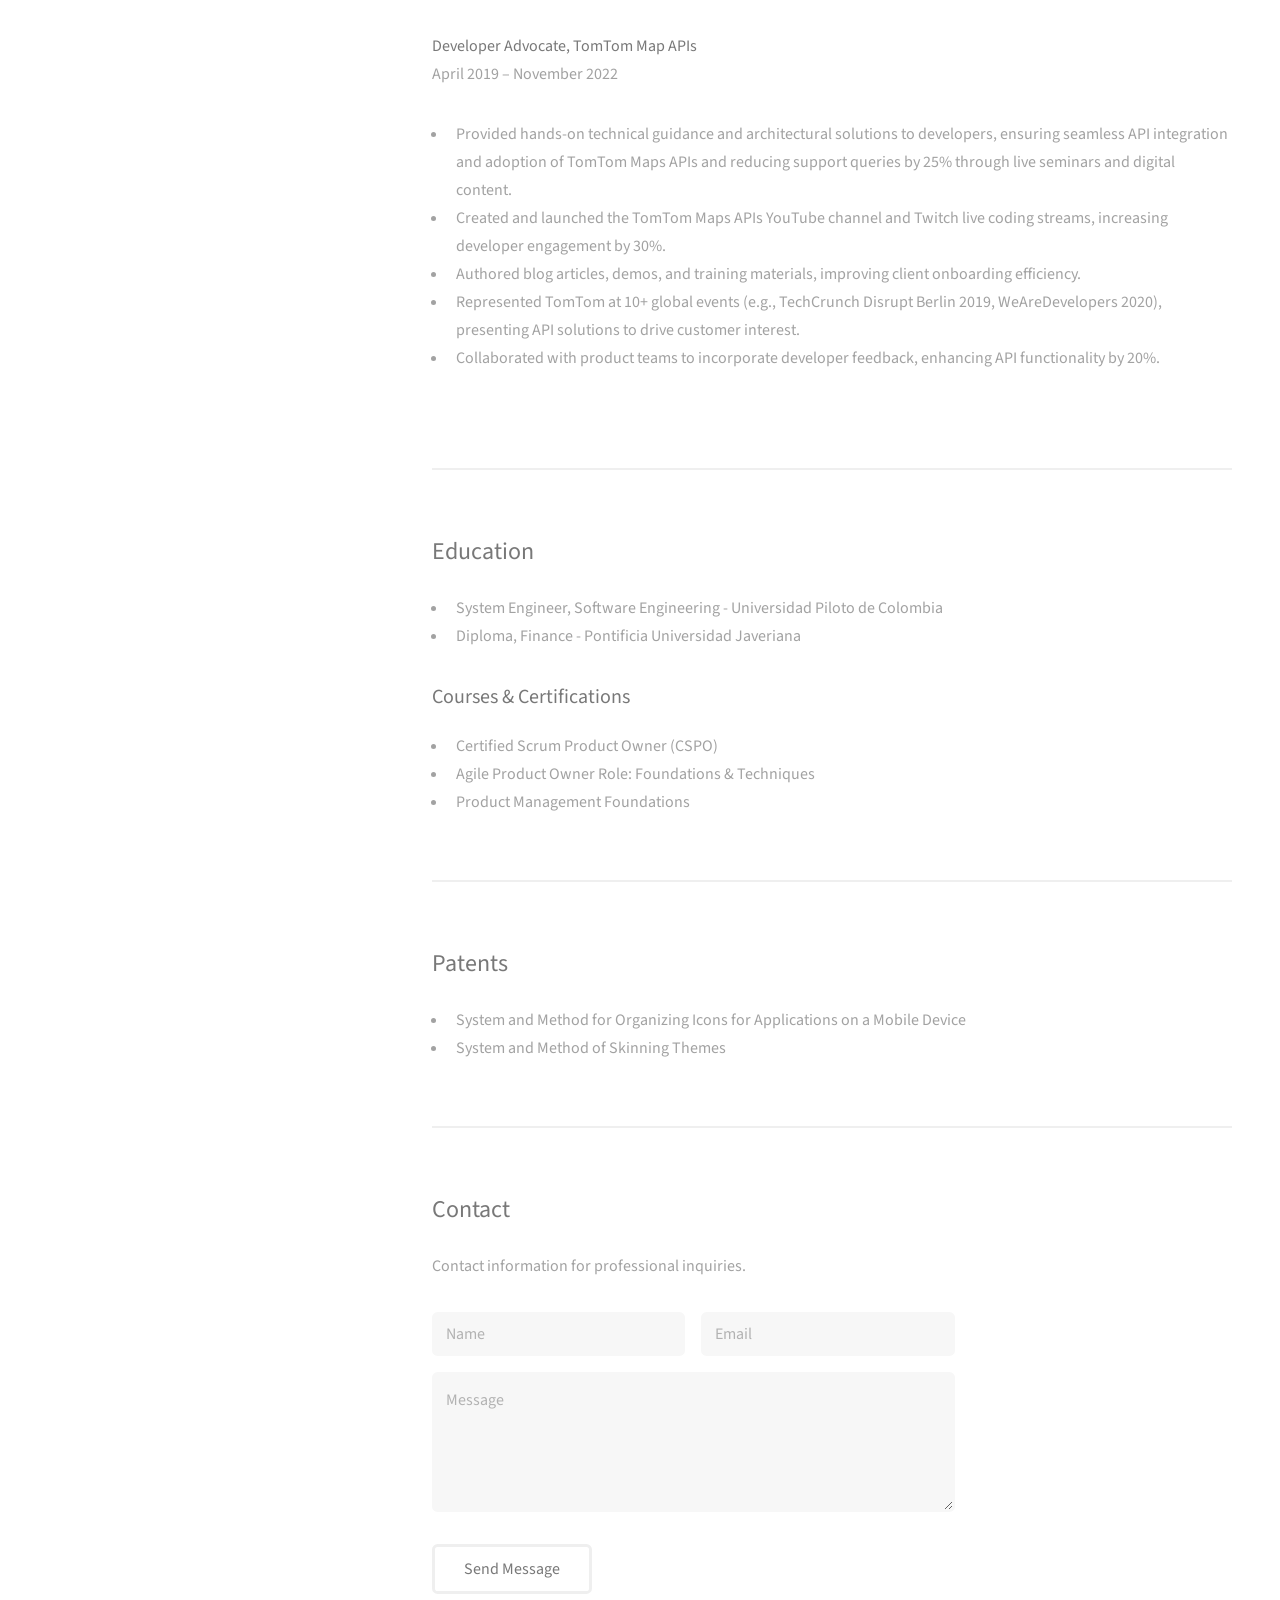
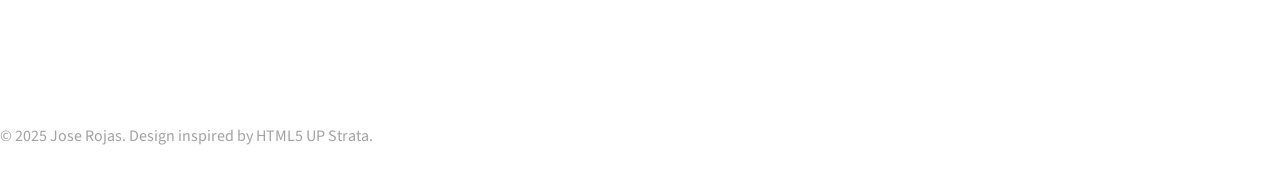
==== commit 06be7fdc: "Update index.html" ====
--- a/index.html
+++ b/index.html
@@ -16,7 +16,7 @@
 				Technical Solutions Engineer for Startups & API Integration Expertise<br />
 				Amsterdam, Netherlands</h1>
 				<p><a href="mailto:josejoserojas@proton.me">josejoserojas@proton.me</a> | +31 6 19851260<br />
-				<a href="https://www.linkedin.com/in/jjrojas/" target="_blank">LinkedIn Profile</a> | <a href="assets/Rojas_Jose_CV.pdf" >Download Resume</a></p>
+				<a href="https://www.linkedin.com/in/jjrojas/" target="_blank">LinkedIn Profile</a> | <a href="assets/Jose_Rojas_Resume.pdf" >Download Resume</a></p>
 			</div>
 		</header>
 
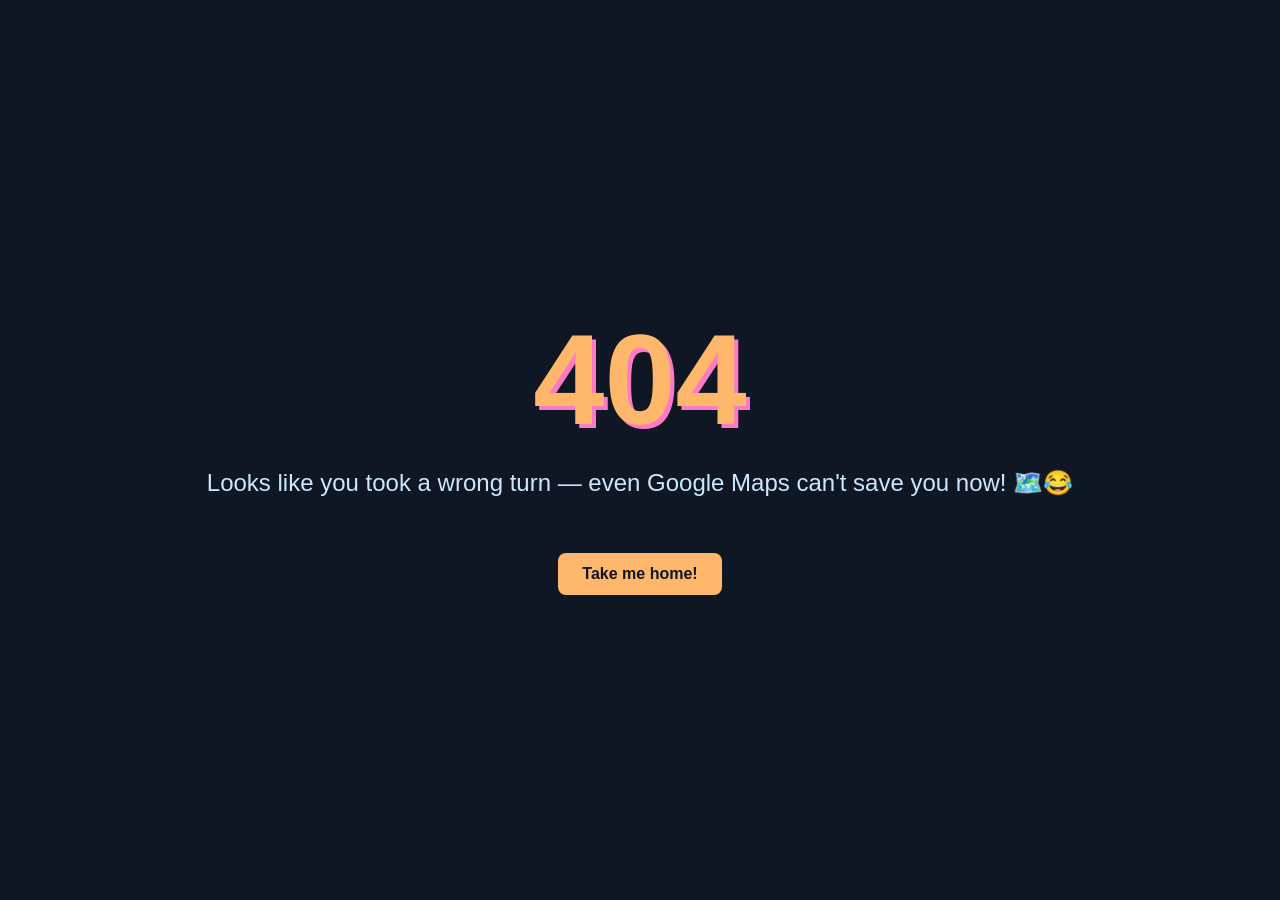
==== commit adcc285b: "Update index.html" ====
--- a/index.html
+++ b/index.html
@@ -1,154 +1,64 @@
-<!DOCTYPE HTML>
-<html>
-	<head>
-		<title>Jose Jose Rojas - Technical Solutions Engineer for Startups & API Integration Expertise</title>
-		<meta charset="utf-8" />
-		<meta name="viewport" content="width=device-width, initial-scale=1" />
-		<link rel="stylesheet" href="assets/css/main.css" />
-	</head>
-	<body>
-
-		<!-- Header -->
-		<header id="header">
-			<div class="inner">
-				<a href="#" class="image avatar"><img src="images/avatar.jpg" alt="Profile Image" /></a>
-				<h1><strong>Jose Jose Rojas</strong><br />
-				Technical Solutions Engineer for Startups & API Integration Expertise<br />
-				Amsterdam, Netherlands</h1>
-				<p><a href="mailto:josejoserojas@proton.me">josejoserojas@proton.me</a> | +31 6 19851260<br />
-				<a href="https://www.linkedin.com/in/jjrojas/" target="_blank">LinkedIn Profile</a> | <a href="assets/Jose_Rojas_Resume.pdf" >Download Resume</a></p>
-			</div>
-		</header>
-
-		<!-- Main -->
-		<div id="main">
-
-			<!-- About Me -->
-			<section id="about">
-				<header class="major">
-					<h2>About Me</h2>
-				</header>
-				<p>As a Solutions Engineer, I specialize in partnering with customers to identify challenges, design tailored solutions, and demonstrate product value through impactful presentations and technical demos.</p>
-<p>With a background in software engineering, product ownership, and technical program management, I bring both hands-on expertise and business acumen to the pre-sales process.</p>
-<p>I excel at guiding technical evaluations, building proof-of-concepts, and translating complex capabilities into clear, outcome-driven benefits.</p>
-<p>My goal is to enable customers’ success while driving product adoption and long-term partnerships.</p>
-
-			</section>
-
-			<!-- Expertise -->
-			<section id="expertise">
-				<h2>Expertise</h2>
-				<ul>
-					<li>Solutions Engineering</li>
-					<li>Technical Consulting</li>
-					<li>Public Speaking/li>
-					<li>Scalable System Design</li>
-					<li>Stakeholder collaboration</li>
-				</ul>
-				<h3>Core Qualities</h3>
-				<ul>
-					<li>Analytical thinker</li>
-					<li>Proactive problem-solver</li>
-					<li>Collaborative mindset</li>
-					<li>Effective communicator</li>
-				</ul>
-			</section>
-
-			<!-- Professional Experience -->
-			<section id="experience">
-				<h2>Professional Experience</h2>
-				<div class="row">
-					<div class="6u 12u$(xsmall)">
-						<h3>TomTom</h3>
-						<p><strong>Technical Program Manager - Customer Enablement Technologies</strong><br />
-						December 2022 – Present</p>
-<ul>
-  <li>Provided technical leadership and architectural oversight to cross-functional teams, ensuring product initiatives were scalable and aligned with long-term business goals.</li>
-  <li>Developed and managed a content roadmap for a portfolio of APIs and SDKs, achieving a 90% completion rate across 4 quarters, driving continuous client support.</li>
-  <li>Partnered with sales teams to showcase SDK products to car manufacturers in China and Germany, increasing client interest and contributing to 2 major business deals.</li>
-  <li>Directed technical guides program, achieving an 80%+ client satisfaction rate per quarter, supporting successful adoption of digital solutions.</li>
-  <li>Analyzed customer feedback to inform roadmap decisions, ensuring alignment with client needs and improving product usability by 15%.</li>
-</ul>
-
-					</div>
-					<div class="6u$ 12u$(xsmall)">
-						<p><strong>Developer Advocate, TomTom Map APIs</strong><br />
-						April 2019 – November 2022</p>
-<ul>
-  <li>Provided hands-on technical guidance and architectural solutions to developers, ensuring seamless API integration and adoption of TomTom Maps APIs and reducing support queries by 25% through live seminars and digital content.</li>
-  <li>Created and launched the TomTom Maps APIs YouTube channel and Twitch live coding streams, increasing developer engagement by 30%.</li>
-  <li>Authored blog articles, demos, and training materials, improving client onboarding efficiency.</li>
-  <li>Represented TomTom at 10+ global events (e.g., TechCrunch Disrupt Berlin 2019, WeAreDevelopers 2020), presenting API solutions to drive customer interest.</li>
-  <li>Collaborated with product teams to incorporate developer feedback, enhancing API functionality by 20%.</li>
-</ul>
-
-					</div>
-				</div>
-				
-			</section>
-
-			<!-- Education & Certifications -->
-			<section id="education">
-				<h2>Education</h2>
-				<ul>
-					<li>System Engineer, Software Engineering - Universidad Piloto de Colombia</li>
-					<li>Diploma, Finance - Pontificia Universidad Javeriana</li>
-				</ul>
-				<h3>Courses & Certifications</h3>
-				<ul>
-					<li>Certified Scrum Product Owner (CSPO)</li>
-					<li>Agile Product Owner Role: Foundations & Techniques</li>
-					<li>Product Management Foundations</li>
-				</ul>
-			</section>
-
-			<!-- Patents -->
-			<section id="patents">
-				<h2>Patents</h2>
-				<ul>
-					<li>System and Method for Organizing Icons for Applications on a Mobile Device</li>
-					<li>System and Method of Skinning Themes</li>
-				</ul>
-			</section>
-
-			<!-- Contact -->
-      <section id="three">
-        <h2>Contact</h2>
-        <p>Contact information for professional inquiries.</p>
-        <div class="row">
-          <div class="col-8 col-12-small">
-            <form method="post" action="#">
-              <div class="row gtr-uniform gtr-50">
-                <div class="col-6 col-12-xsmall"><input type="text" name="name" id="name" placeholder="Name" /></div>
-                <div class="col-6 col-12-xsmall"><input type="email" name="email" id="email" placeholder="Email" /></div>
-                <div class="col-12"><textarea name="message" id="message" placeholder="Message" rows="4"></textarea></div>
-              </div>
-            </form>
-            <ul class="actions">
-              <li><input type="submit" value="Send Message" /></li>
-            </ul>
-          </div>
-        </div>
-      </section>
-
-
-		</div>
-
-		<!-- Footer -->
-		<footer id="footer">
-			<div class="inner">
-				<ul class="icons">
-					<li><a href="https://www.linkedin.com/in/jjrojas/" class="icon fa-linkedin"><span class="label">LinkedIn</span></a></li>
-					<li><a href="mailto:josejoserojas@proton.me" class="icon fa-envelope"><span class="label">Email</span></a></li>
-				</ul>
-				<p>&copy; 2025 Jose Rojas. Design inspired by HTML5 UP Strata.</p>
-			</div>
-		</footer>
-
-		<script src="assets/js/jquery.min.js"></script>
-		<script src="assets/js/skel.min.js"></script>
-		<script src="assets/js/util.js"></script>
-		<script src="assets/js/main.js"></script>
-
-	</body>
+<!doctype html>
+<html lang="en">
+<head>
+  <meta charset="utf-8">
+  <meta name="viewport" content="width=device-width, initial-scale=1">
+  <title>404 - Oops!</title>
+  <style>
+    body {
+      margin: 0;
+      height: 100vh;
+      display: flex;
+      flex-direction: column;
+      align-items: center;
+      justify-content: center;
+      background: #0f1724;
+      color: #ffffff;
+      font-family: 'Comic Sans MS', cursive, sans-serif;
+      text-align: center;
+    }
+    h1 {
+      font-size: 8rem;
+      margin: 0;
+      color: #ffb86b;
+      text-shadow: 4px 4px 0 #ff79c6;
+      animation: bounce 2s infinite;
+    }
+    p {
+      font-size: 1.5rem;
+      margin-top: 1rem;
+      color: #cbe7ff;
+    }
+    @keyframes bounce {
+      0%, 20%, 50%, 80%, 100% {
+        transform: translateY(0);
+      }
+      40% {
+        transform: translateY(-20px);
+      }
+      60% {
+        transform: translateY(-10px);
+      }
+    }
+    a {
+      margin-top: 2rem;
+      display: inline-block;
+      background: #ffb86b;
+      color: #0f1724;
+      text-decoration: none;
+      padding: 0.75rem 1.5rem;
+      border-radius: 8px;
+      font-weight: bold;
+      transition: background 0.3s;
+    }
+    a:hover {
+      background: #ffd9a6;
+    }
+  </style>
+</head>
+<body>
+  <h1>404</h1>
+  <p>Looks like you took a wrong turn — even Google Maps can't save you now! 🗺️😂</p>
+  <a href="/">Take me home!</a>
+</body>
 </html>
